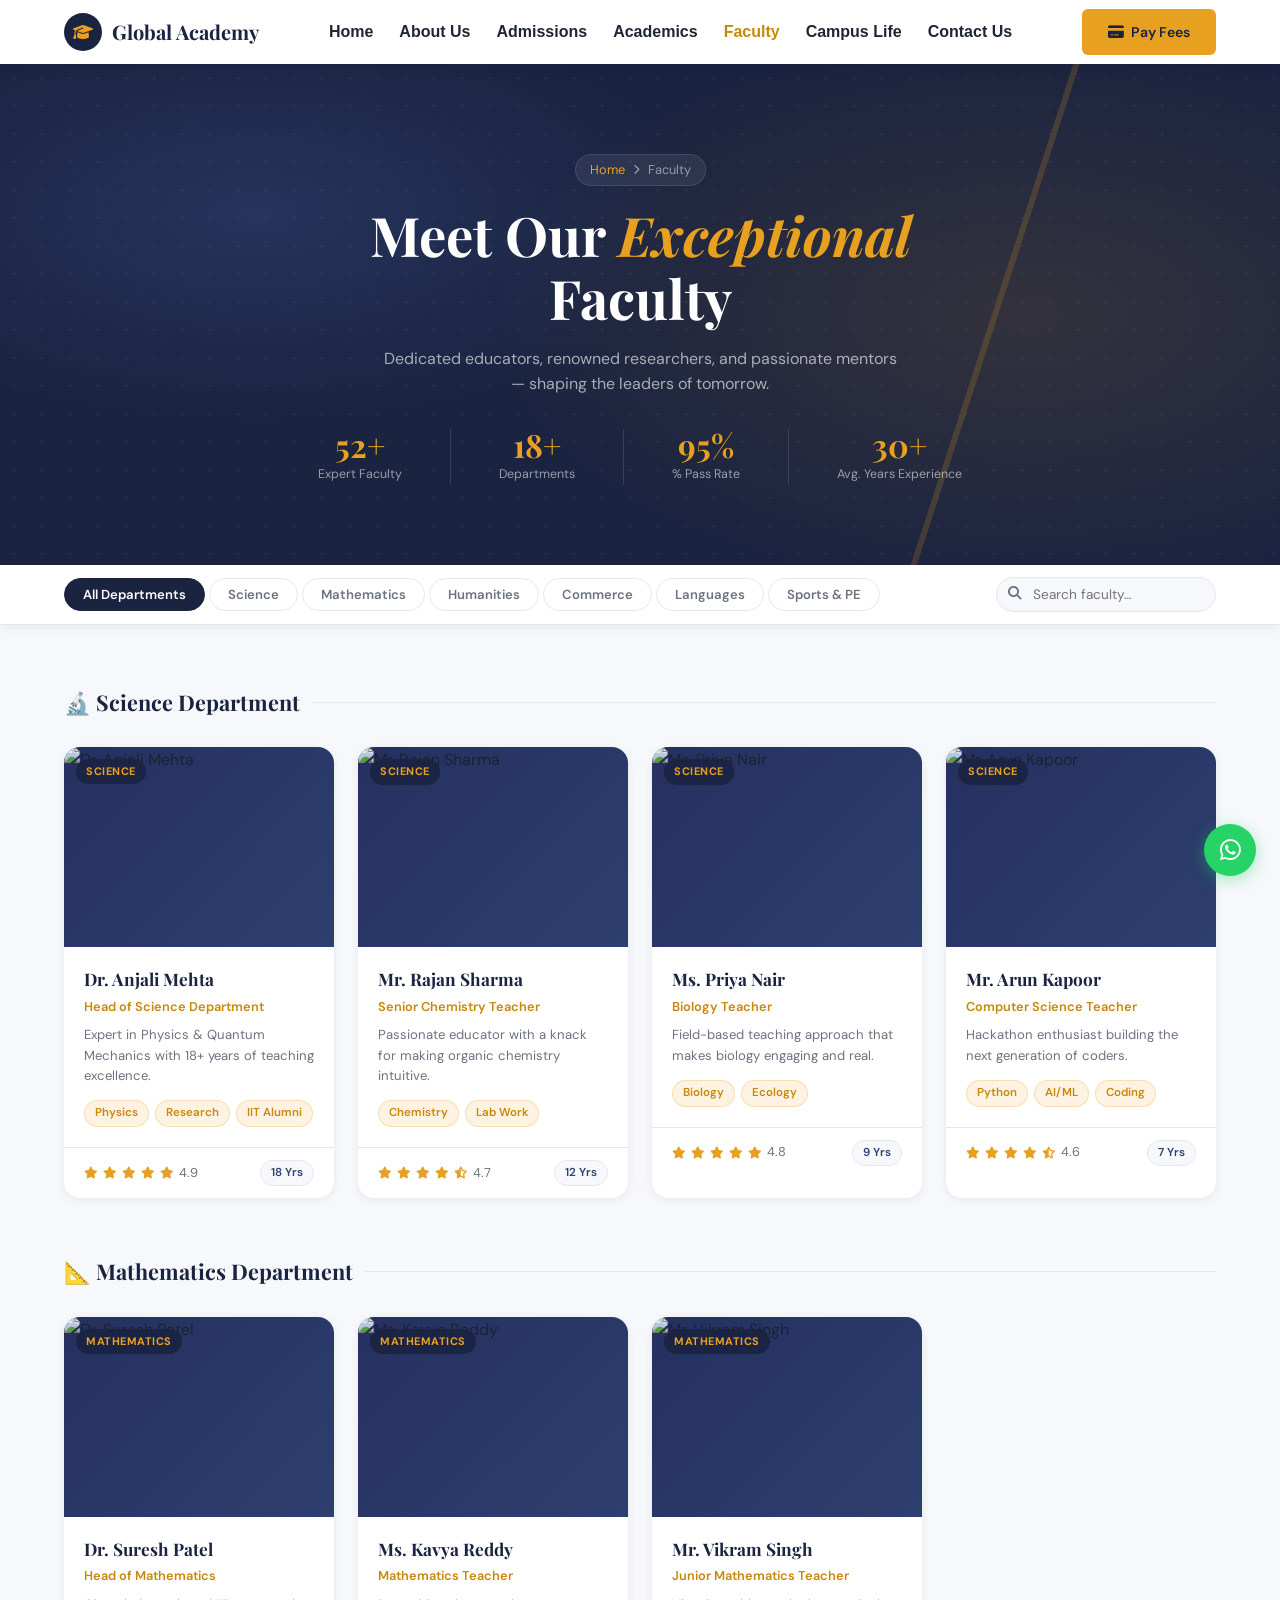
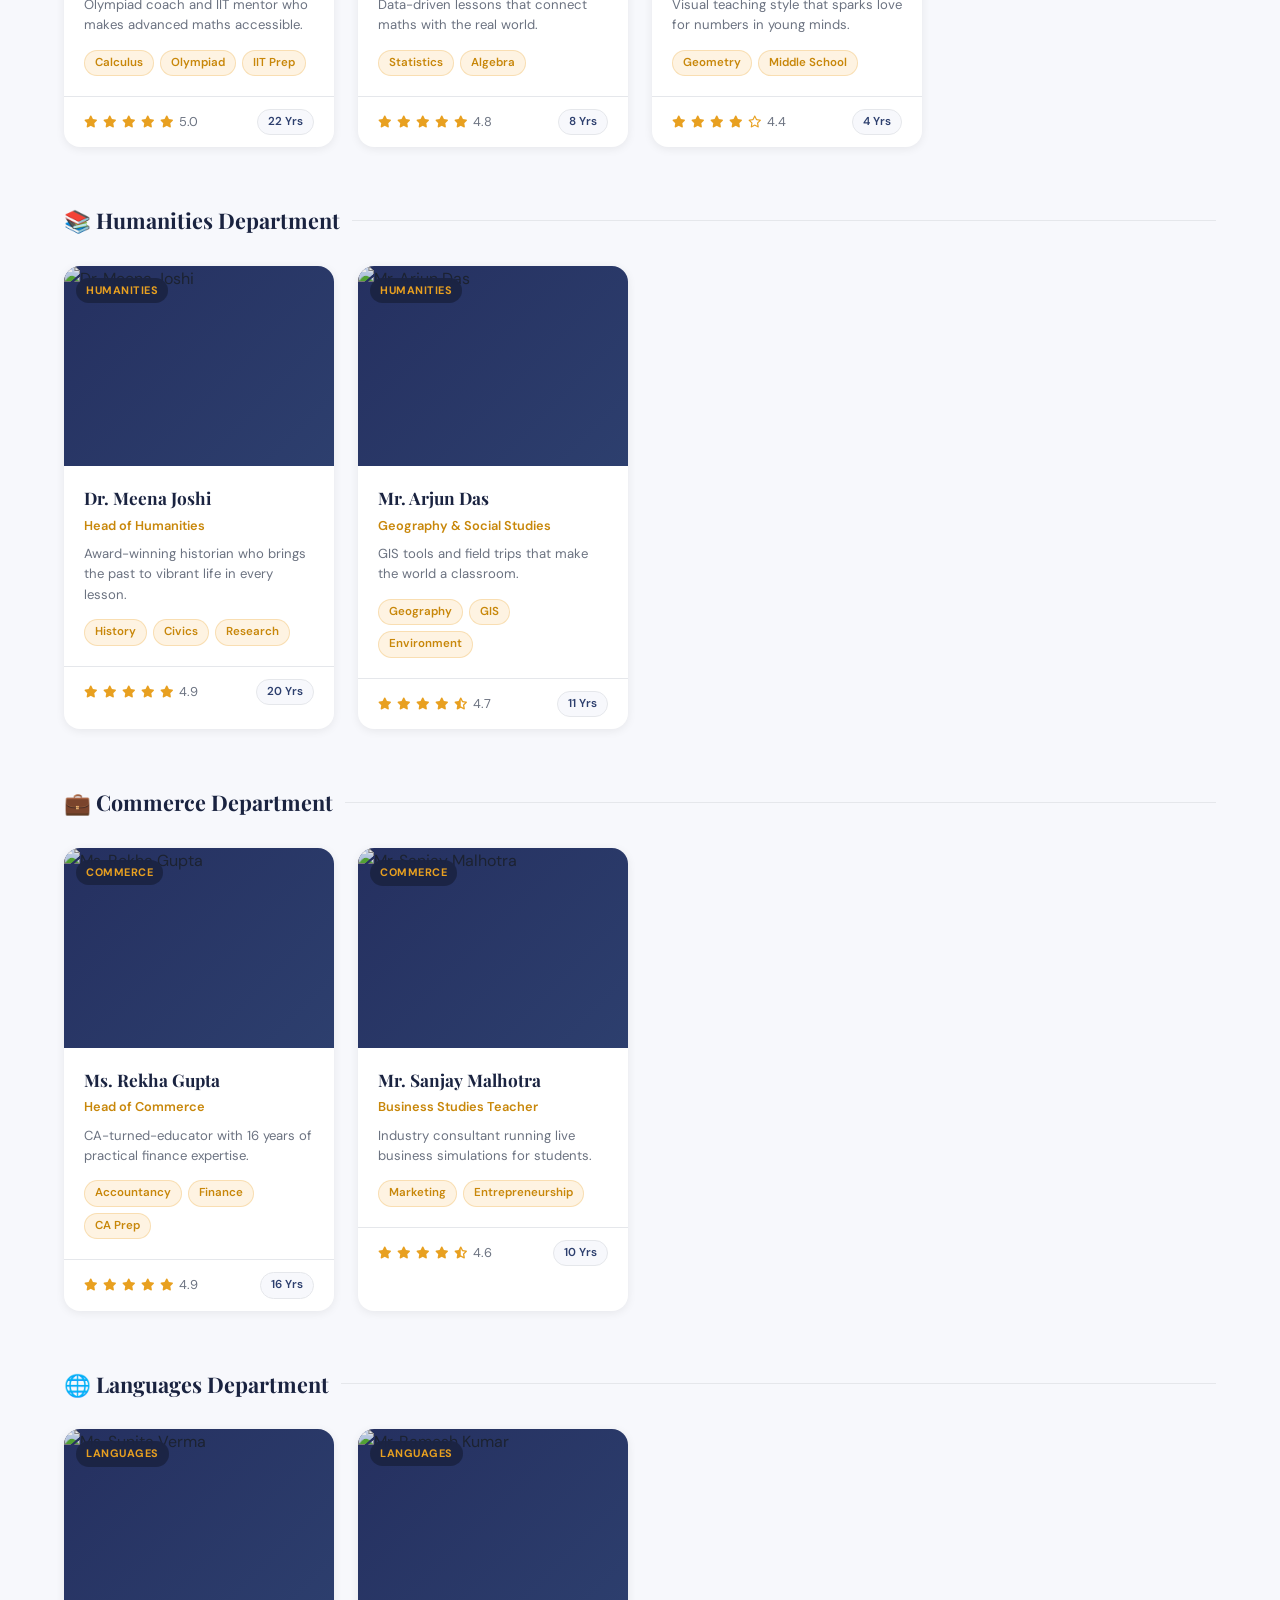
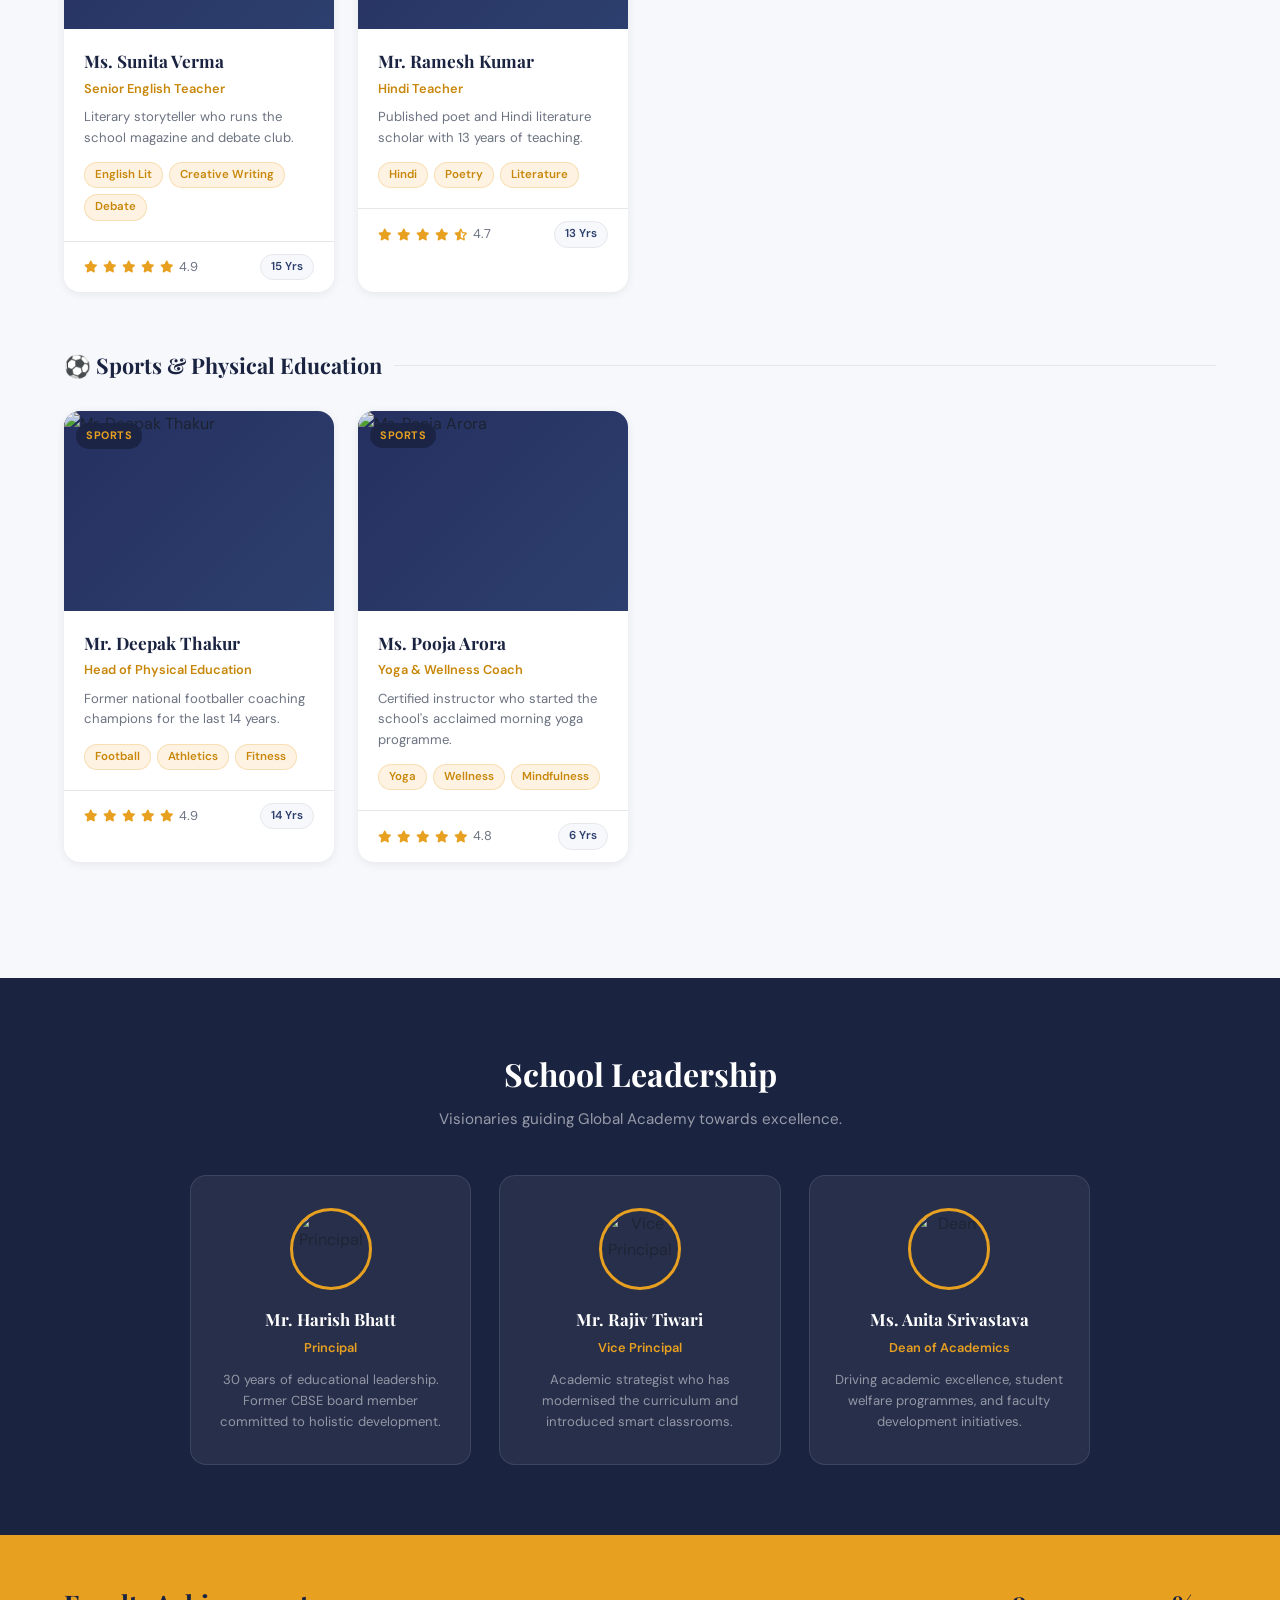
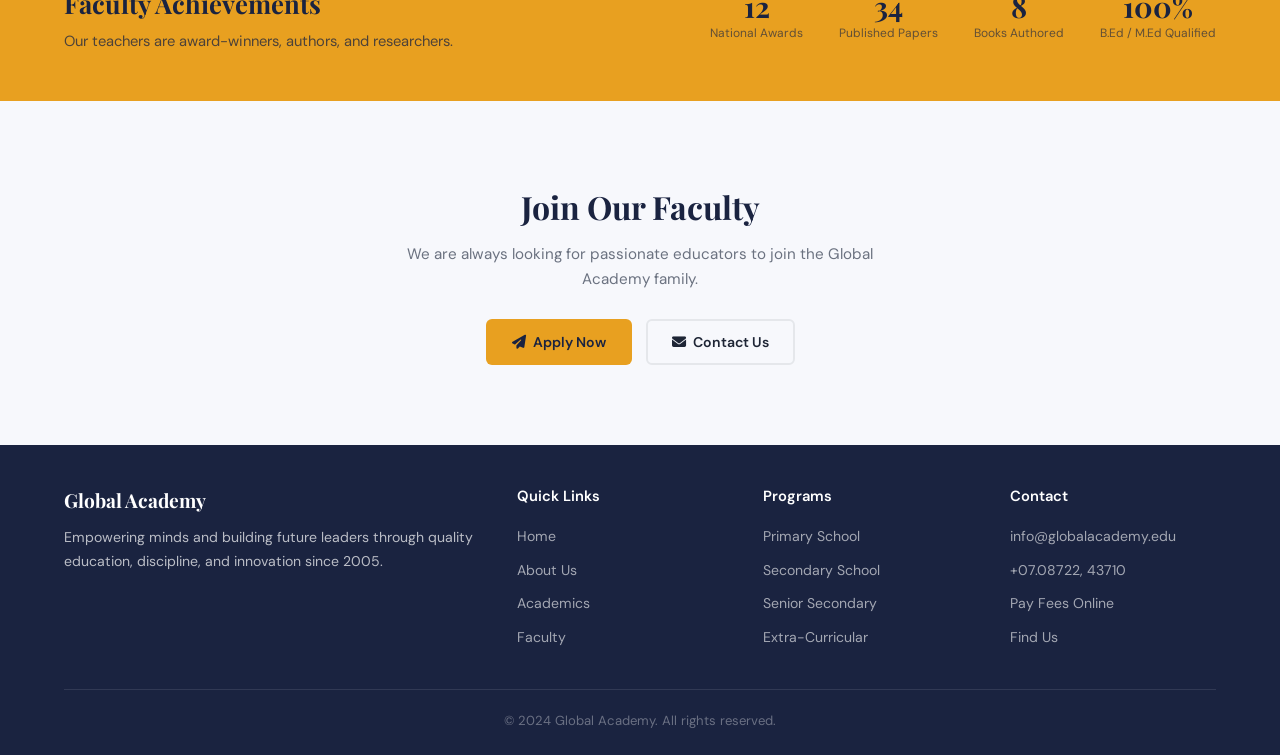
==== faculty.html @ bde95354 "Add files via upload School-Website-Demo" ====
<!DOCTYPE html>
<html lang="en">
<head>
  <meta charset="UTF-8"/>
  <meta name="viewport" content="width=device-width, initial-scale=1.0"/>
  <title>Faculty – Global Academy</title>
  <link href="https://fonts.googleapis.com/css2?family=Playfair+Display:ital,wght@0,600;0,700;1,600&family=DM+Sans:wght@400;500;600&display=swap" rel="stylesheet"/>
  <link rel="stylesheet" href="https://cdnjs.cloudflare.com/ajax/libs/font-awesome/6.5.0/css/all.min.css"/>

<!-- ============================================================
     CSS SECTION
     ============================================================ -->
<style>
  /* ---- Design Tokens ---- */
  :root {
    --navy:       #1a2340;
    --navy-mid:   #253060;
    --navy-light: #2d3f6e;
    --gold:       #e8a020;
    --gold-dark:  #c8870a;
    --gold-pale:  #fef3e2;
    --white:      #ffffff;
    --off-white:  #f7f8fc;
    --border:     #e5e7eb;
    --text:       #1e2535;
    --muted:      #6b7280;
    --radius:     12px;
    --shadow-sm:  0 2px 10px rgba(0,0,0,0.07);
    --shadow-md:  0 8px 32px rgba(0,0,0,0.12);
    --shadow-lg:  0 16px 48px rgba(0,0,0,0.16);
  }

  /* ---- Reset ---- */
  *, *::before, *::after { box-sizing: border-box; margin: 0; padding: 0; }
  html { scroll-behavior: smooth; }
  body { font-family: 'DM Sans', sans-serif; color: var(--text); background: var(--white); line-height: 1.6; overflow-x: hidden; }
  img { max-width: 100%; display: block; }
  a { text-decoration: none; color: inherit; }
  ul { list-style: none; }

  /* ---- Utility ---- */
  .btn {
    display: inline-flex; align-items: center; gap: 7px;
    padding: 10px 24px; border-radius: 6px;
    font-weight: 600; font-size: 0.88rem; cursor: pointer;
    transition: all 0.25s; border: 2px solid transparent;
  }
  .btn-gold  { background: var(--gold); color: var(--navy); }
  .btn-gold:hover { background: var(--gold-dark); transform: translateY(-1px); }
  .btn-outline { background: transparent; border-color: var(--white); color: var(--white); }
  .btn-outline:hover { background: rgba(255,255,255,.15); }
  .btn-navy  { background: var(--navy); color: var(--white); }
  .btn-navy:hover { background: var(--navy-light); }
  .btn-ghost { background: transparent; border-color: var(--border); color: var(--text); }
  .btn-ghost:hover { border-color: var(--gold); color: var(--gold-dark); }

  /* ============================================================
     NAVBAR
     ============================================================ */
  .navbar {
    position: sticky; top: 0; z-index: 1000;
    background: var(--white);
    box-shadow: 0 2px 16px rgba(0,0,0,0.08);
    padding: 0 5%;
    display: flex; align-items: center; justify-content: space-between;
    height: 64px;
  }
  .navbar-brand {
    display: flex; align-items: center; gap: 10px;
    font-family: 'Playfair Display', serif;
    font-size: 1.25rem; font-weight: 700; color: var(--navy);
  }
  .logo-icon {
    width: 38px; height: 38px;
    background: var(--navy); border-radius: 50%;
    display: flex; align-items: center; justify-content: center;
    color: var(--gold); font-size: 1rem;
  }
  .navbar-links { display: flex; gap: 26px; align-items: center; }
  .navbar-links a { font-size: 1rem; font-weight: 700; color: var(--text); transition: color 0.2s; font-family: sans-serif; }
  .navbar-links a:hover, .navbar-links a.active { color: var(--gold-dark); }
  .hamburger { display: none; flex-direction: column; gap: 5px; cursor: pointer; background: none; border: none; }
  .hamburger span { width: 24px; height: 2px; background: var(--navy); border-radius: 2px; transition: 0.3s; }
  .mobile-menu {
    display: none; flex-direction: column;
    background: var(--white); box-shadow: 0 8px 20px rgba(0,0,0,.1);
    padding: 16px 5%; gap: 14px;
    position: absolute; top: 64px; left: 0; right: 0; z-index: 999;
  }
  .mobile-menu.open { display: flex; }
  .mobile-menu a { font-weight: 500; color: var(--text); font-size: 1rem; }

  /* ============================================================
     HERO BANNER
     ============================================================ */
  .faculty-hero {
    position: relative;
    background: var(--navy);
    padding: 90px 5% 80px;
    overflow: hidden;
    text-align: center;
  }
  /* geometric decoration */
  .faculty-hero::before {
    content: '';
    position: absolute; inset: 0;
    background:
      radial-gradient(ellipse 60% 80% at 80% 50%, rgba(232,160,32,0.12) 0%, transparent 70%),
      radial-gradient(ellipse 50% 60% at 20% 30%, rgba(45,63,110,0.6) 0%, transparent 70%);
    pointer-events: none;
  }
  .hero-dots {
    position: absolute; top: 0; left: 0; right: 0; bottom: 0;
    background-image: radial-gradient(rgba(255,255,255,.06) 1px, transparent 1px);
    background-size: 28px 28px;
    pointer-events: none;
  }
  /* diagonal gold stripe */
  .faculty-hero::after {
    content: '';
    position: absolute;
    width: 6px; height: 200%;
    background: var(--gold);
    opacity: 0.18;
    top: -50%; right: 22%;
    transform: rotate(18deg);
    pointer-events: none;
  }
  .hero-breadcrumb {
    position: relative; z-index: 2;
    display: inline-flex; align-items: center; gap: 8px;
    font-size: 0.8rem; color: rgba(255,255,255,0.5);
    margin-bottom: 18px;
    background: rgba(255,255,255,0.07);
    padding: 5px 14px; border-radius: 99px;
    border: 1px solid rgba(255,255,255,0.1);
  }
  .hero-breadcrumb a { color: var(--gold); }
  .hero-breadcrumb i { font-size: 0.65rem; }
  .faculty-hero h1 {
    position: relative; z-index: 2;
    font-family: 'Playfair Display', serif;
    font-size: clamp(2.2rem, 5vw, 3.4rem);
    color: var(--white);
    line-height: 1.15;
    margin-bottom: 16px;
    animation: heroUp 0.7s both;
  }
  .faculty-hero h1 span { color: var(--gold); font-style: italic; }
  .faculty-hero p {
    position: relative; z-index: 2;
    color: rgba(255,255,255,0.62);
    font-size: 1rem; max-width: 520px;
    margin: 0 auto 32px;
    animation: heroUp 0.85s both;
  }
  .hero-stats-row {
    position: relative; z-index: 2;
    display: flex; justify-content: center; gap: 48px; flex-wrap: wrap;
    animation: heroUp 1s both;
  }
  .h-stat { text-align: center; }
  .h-stat .val {
    font-family: 'Playfair Display', serif;
    font-size: 2rem; font-weight: 700;
    color: var(--gold); line-height: 1;
  }
  .h-stat .lbl { font-size: 0.78rem; color: rgba(255,255,255,0.55); margin-top: 4px; }
  /* divider between stats */
  .h-stat + .h-stat { border-left: 1px solid rgba(255,255,255,0.12); padding-left: 48px; }

  @keyframes heroUp {
    from { opacity: 0; transform: translateY(22px); }
    to   { opacity: 1; transform: translateY(0); }
  }

  /* ============================================================
     FILTER BAR
     ============================================================ */
  .filter-bar {
    background: var(--white);
    border-bottom: 1px solid var(--border);
    padding: 0 5%;
    display: flex; align-items: center; justify-content: space-between;
    gap: 16px; flex-wrap: wrap;
    position: sticky; top: 64px; z-index: 900;
    box-shadow: var(--shadow-sm);
    min-height: 60px;
  }
  .filter-tabs {
    display: flex; gap: 4px; flex-wrap: wrap;
    padding: 10px 0;
  }
  .filter-tab {
    padding: 7px 18px;
    border-radius: 99px;
    font-size: 0.82rem; font-weight: 600;
    cursor: pointer;
    border: 1.5px solid var(--border);
    background: transparent; color: var(--muted);
    transition: all 0.22s;
    font-family: 'DM Sans', sans-serif;
  }
  .filter-tab:hover { border-color: var(--gold); color: var(--gold-dark); }
  .filter-tab.active {
    background: var(--navy); border-color: var(--navy);
    color: var(--white);
  }
  .search-wrap {
    position: relative;
    display: flex; align-items: center;
  }
  .search-wrap i {
    position: absolute; left: 12px;
    color: var(--muted); font-size: 0.85rem;
    pointer-events: none;
  }
  .search-input {
    padding: 8px 14px 8px 36px;
    border: 1.5px solid var(--border);
    border-radius: 99px;
    font-size: 0.85rem;
    font-family: 'DM Sans', sans-serif;
    outline: none;
    width: 220px;
    transition: border-color 0.2s, box-shadow 0.2s;
    background: var(--off-white);
  }
  .search-input:focus { border-color: var(--gold); box-shadow: 0 0 0 3px rgba(232,160,32,0.12); }

  /* ============================================================
     FACULTY GRID
     ============================================================ */
  .faculty-section {
    padding: 60px 5%;
    background: var(--off-white);
    min-height: 60vh;
  }
  .dept-label {
    display: flex; align-items: center; gap: 12px;
    margin-bottom: 28px;
  }
  .dept-label span {
    font-family: 'Playfair Display', serif;
    font-size: 1.35rem; color: var(--navy); font-weight: 700;
  }
  .dept-label::after {
    content: ''; flex: 1;
    height: 1px; background: var(--border);
  }
  .faculty-grid {
    display: grid;
    grid-template-columns: repeat(auto-fill, minmax(240px, 1fr));
    gap: 24px;
    margin-bottom: 56px;
  }

  /* ---- Faculty Card ---- */
  .f-card {
    background: var(--white);
    border-radius: 16px;
    overflow: hidden;
    box-shadow: var(--shadow-sm);
    transition: transform 0.3s, box-shadow 0.3s;
    position: relative;
    cursor: pointer;
    opacity: 0;
    transform: translateY(24px);
    animation: none;
  }
  .f-card.visible {
    opacity: 1; transform: translateY(0);
    transition: opacity 0.5s ease, transform 0.5s ease, box-shadow 0.3s;
  }
  .f-card:hover { transform: translateY(-6px) !important; box-shadow: var(--shadow-lg); }

  /* top gold accent bar */
  .f-card::before {
    content: ''; position: absolute; top: 0; left: 0; right: 0;
    height: 4px; background: var(--gold);
    transform: scaleX(0); transform-origin: left;
    transition: transform 0.3s;
  }
  .f-card:hover::before { transform: scaleX(1); }

  .f-card-img {
    position: relative;
    height: 200px;
    overflow: hidden;
    background: linear-gradient(135deg, var(--navy-mid), var(--navy-light));
  }
  .f-card-img img {
    width: 100%; height: 100%; object-fit: cover;
    transition: transform 0.5s;
    filter: brightness(0.92);
  }
  .f-card:hover .f-card-img img { transform: scale(1.06); filter: brightness(1); }
  .f-card-dept-badge {
    position: absolute; top: 12px; left: 12px;
    background: rgba(26,35,64,0.85);
    color: var(--gold);
    font-size: 0.68rem; font-weight: 700; letter-spacing: 0.5px;
    padding: 4px 10px; border-radius: 99px;
    backdrop-filter: blur(4px);
    text-transform: uppercase;
  }
  .f-card-overlay {
    position: absolute; inset: 0;
    background: linear-gradient(to top, rgba(26,35,64,0.85) 0%, transparent 55%);
    opacity: 0; transition: opacity 0.3s;
    display: flex; align-items: flex-end; padding: 16px;
    gap: 10px;
  }
  .f-card:hover .f-card-overlay { opacity: 1; }
  .overlay-links a {
    display: inline-flex; align-items: center; justify-content: center;
    width: 34px; height: 34px;
    background: rgba(255,255,255,0.15);
    border-radius: 50%;
    color: var(--white); font-size: 0.88rem;
    backdrop-filter: blur(4px);
    transition: background 0.2s;
    border: 1px solid rgba(255,255,255,0.2);
  }
  .overlay-links a:hover { background: var(--gold); color: var(--navy); }
  .overlay-links { display: flex; gap: 8px; }

  .f-card-body { padding: 18px 20px 20px; }
  .f-card-body h3 {
    font-family: 'Playfair Display', serif;
    font-size: 1.08rem; color: var(--navy);
    margin-bottom: 4px;
  }
  .f-card-role {
    font-size: 0.8rem; color: var(--gold-dark);
    font-weight: 600; margin-bottom: 8px;
  }
  .f-card-body p {
    font-size: 0.82rem; color: var(--muted);
    line-height: 1.55; margin-bottom: 14px;
  }
  .f-card-tags { display: flex; flex-wrap: wrap; gap: 6px; }
  .tag {
    font-size: 0.72rem; font-weight: 600;
    padding: 3px 10px; border-radius: 99px;
    background: var(--gold-pale); color: var(--gold-dark);
    border: 1px solid rgba(232,160,32,0.25);
  }
  .f-card-footer {
    border-top: 1px solid var(--border);
    padding: 12px 20px;
    display: flex; justify-content: space-between; align-items: center;
  }
  .rating { display: flex; align-items: center; gap: 5px; font-size: 0.8rem; color: var(--muted); }
  .rating i { color: var(--gold); font-size: 0.75rem; }
  .exp-badge {
    font-size: 0.72rem; font-weight: 600;
    color: var(--navy-light); background: var(--off-white);
    padding: 3px 10px; border-radius: 99px;
    border: 1px solid var(--border);
  }

  /* no results */
  .no-results {
    text-align: center; padding: 60px 20px;
    display: none; grid-column: 1/-1;
  }
  .no-results i { font-size: 3rem; color: var(--border); margin-bottom: 16px; }
  .no-results p { color: var(--muted); font-size: 0.95rem; }

  /* ============================================================
     LEADERSHIP STRIP
     ============================================================ */
  .leadership {
    padding: 70px 5%;
    background: var(--navy);
    text-align: center;
  }
  .leadership h2 {
    font-family: 'Playfair Display', serif;
    font-size: 2rem; color: var(--white); margin-bottom: 8px;
  }
  .leadership > p { color: rgba(255,255,255,.55); font-size: 0.95rem; margin-bottom: 44px; }
  .lead-grid {
    display: grid;
    grid-template-columns: repeat(auto-fit, minmax(220px, 1fr));
    gap: 28px;
    max-width: 900px; margin: 0 auto;
  }
  .lead-card {
    background: rgba(255,255,255,.06);
    border: 1px solid rgba(255,255,255,.1);
    border-radius: 16px;
    padding: 32px 20px;
    transition: background 0.3s, transform 0.3s;
    opacity: 0; transform: translateY(20px);
  }
  .lead-card.visible { opacity: 1; transform: translateY(0); transition: opacity 0.6s, transform 0.6s, background 0.3s; }
  .lead-card:hover { background: rgba(255,255,255,.1); transform: translateY(-4px) !important; }
  .lead-avatar {
    width: 82px; height: 82px;
    border-radius: 50%;
    object-fit: cover;
    border: 3px solid var(--gold);
    margin: 0 auto 16px;
  }
  .lead-card h3 { font-family: 'Playfair Display', serif; font-size: 1.05rem; color: var(--white); margin-bottom: 5px; }
  .lead-card .role { font-size: 0.8rem; color: var(--gold); font-weight: 600; margin-bottom: 10px; }
  .lead-card p { font-size: 0.82rem; color: rgba(255,255,255,.5); line-height: 1.6; }

  /* ============================================================
     ACHIEVEMENTS BANNER
     ============================================================ */
  .achievements {
    background: var(--gold);
    padding: 48px 5%;
    display: flex; align-items: center; justify-content: space-between;
    gap: 24px; flex-wrap: wrap;
  }
  .ach-text h2 {
    font-family: 'Playfair Display', serif;
    font-size: 1.6rem; color: var(--navy); margin-bottom: 6px;
  }
  .ach-text p { font-size: 0.92rem; color: var(--navy); opacity: 0.75; }
  .ach-stats { display: flex; gap: 36px; flex-wrap: wrap; }
  .ach-stat { text-align: center; }
  .ach-stat .val {
    font-family: 'Playfair Display', serif;
    font-size: 1.8rem; font-weight: 700; color: var(--navy); line-height: 1;
  }
  .ach-stat .lbl { font-size: 0.75rem; color: rgba(26,35,64,0.65); margin-top: 3px; }

  /* ============================================================
     JOIN CTA
     ============================================================ */
  .join-cta {
    padding: 80px 5%;
    background: var(--off-white);
    text-align: center;
  }
  .join-cta h2 {
    font-family: 'Playfair Display', serif;
    font-size: 2rem; color: var(--navy); margin-bottom: 10px;
  }
  .join-cta p { color: var(--muted); max-width: 480px; margin: 0 auto 28px; font-size: 0.95rem; }
  .join-cta .cta-btns { display: flex; gap: 14px; justify-content: center; flex-wrap: wrap; }

  /* ============================================================
     FOOTER
     ============================================================ */
  footer {
    background: var(--navy); color: rgba(255,255,255,.7);
    padding: 40px 5% 24px;
  }
  .footer-top {
    display: grid; grid-template-columns: 2fr 1fr 1fr 1fr;
    gap: 40px; margin-bottom: 32px;
  }
  .footer-brand h3 { font-family:'Playfair Display',serif; font-size:1.2rem; color:var(--white); margin-bottom:10px; }
  .footer-brand p { font-size:0.88rem; line-height:1.7; }
  .footer-col h4 { color:var(--white); font-weight:600; margin-bottom:14px; font-size:0.92rem; }
  .footer-col ul li { margin-bottom:8px; }
  .footer-col ul li a { font-size:0.88rem; color:rgba(255,255,255,.6); transition:color 0.2s; }
  .footer-col ul li a:hover { color:var(--gold); }
  .footer-bottom {
    border-top:1px solid rgba(255,255,255,.1);
    padding-top:20px; text-align:center;
    font-size:0.82rem; color:rgba(255,255,255,.35);
  }

  /* WhatsApp FAB */
  .whatsapp-fab {
    position:fixed; bottom:24px; right:24px; z-index:999;
    width:52px; height:52px; background:#25d366; border-radius:50%;
    display:flex; align-items:center; justify-content:center;
    color:white; font-size:1.5rem;
    box-shadow:0 4px 16px rgba(37,211,102,.4);
    transition:transform 0.25s; cursor:pointer;
  }
  .whatsapp-fab:hover { transform:scale(1.1); }

  /* ============================================================
     MODAL
     ============================================================ */
  .modal-overlay {
    position:fixed; inset:0; z-index:2000;
    background:rgba(10,14,28,0.72);
    display:flex; align-items:center; justify-content:center;
    padding:20px;
    opacity:0; pointer-events:none;
    transition:opacity 0.3s;
    backdrop-filter:blur(4px);
  }
  .modal-overlay.open { opacity:1; pointer-events:all; }
  .modal {
    background:var(--white); border-radius:20px;
    max-width:640px; width:100%;
    overflow:hidden;
    transform:scale(0.93) translateY(16px);
    transition:transform 0.3s;
    box-shadow:0 24px 80px rgba(0,0,0,0.28);
  }
  .modal-overlay.open .modal { transform:scale(1) translateY(0); }
  .modal-header {
    position:relative; height:220px; overflow:hidden;
    background: linear-gradient(135deg,var(--navy-mid),var(--navy));
  }
  .modal-header img { width:100%; height:100%; object-fit:cover; opacity:0.55; }
  .modal-header-overlay {
    position:absolute; inset:0;
    display:flex; align-items:flex-end; padding:24px;
    background:linear-gradient(to top,rgba(26,35,64,.9) 0%,transparent 60%);
  }
  .modal-header-info { flex:1; }
  .modal-header-info h2 { font-family:'Playfair Display',serif; color:var(--white); font-size:1.5rem; }
  .modal-header-info .role { color:var(--gold); font-size:0.85rem; font-weight:600; margin-top:2px; }
  .modal-close {
    position:absolute; top:16px; right:16px;
    width:36px; height:36px; border-radius:50%;
    background:rgba(255,255,255,.18); border:none;
    color:var(--white); font-size:1rem;
    cursor:pointer; display:flex; align-items:center; justify-content:center;
    transition:background 0.2s; backdrop-filter:blur(4px);
  }
  .modal-close:hover { background:rgba(255,255,255,.32); }
  .modal-body { padding:28px 32px 32px; }
  .modal-bio { font-size:0.9rem; color:var(--muted); line-height:1.7; margin-bottom:20px; }
  .modal-meta {
    display:grid; grid-template-columns:1fr 1fr;
    gap:14px; margin-bottom:20px;
  }
  .meta-item { display:flex; align-items:flex-start; gap:10px; }
  .meta-icon {
    width:34px; height:34px; border-radius:8px;
    background:var(--gold-pale); color:var(--gold-dark);
    display:flex; align-items:center; justify-content:center;
    font-size:0.85rem; flex-shrink:0;
  }
  .meta-item .key { font-size:0.72rem; color:var(--muted); }
  .meta-item .val2 { font-size:0.88rem; font-weight:600; color:var(--navy); }
  .modal-subjects h4 { font-size:0.88rem; font-weight:700; color:var(--navy); margin-bottom:10px; }
  .modal-tags { display:flex; flex-wrap:wrap; gap:8px; }
  .modal-footer { padding:16px 32px 28px; display:flex; gap:10px; }

  /* ============================================================
     RESPONSIVE
     ============================================================ */
  @media (max-width:900px) {
    .navbar-links,.navbar-actions .btn-gold{display:none}
    .hamburger{display:flex}
    .filter-bar{top:64px}
    .footer-top{grid-template-columns:1fr 1fr;gap:24px}
    .achievements{flex-direction:column;text-align:center}
    .ach-stats{justify-content:center}
  }
  @media (max-width:600px) {
    .hero-stats-row .h-stat+.h-stat{border-left:none;padding-left:0;border-top:1px solid rgba(255,255,255,.12);padding-top:16px}
    .hero-stats-row{flex-direction:column;gap:16px}
    .modal-meta{grid-template-columns:1fr}
    .footer-top{grid-template-columns:1fr}
    .lead-grid{grid-template-columns:1fr 1fr}
    .modal-footer{flex-direction:column}
  }
</style>
</head>
<body>

<!-- ============================================================
     HTML SECTION
     ============================================================ -->

<!-- NAVBAR -->
<nav class="navbar">
  <a href="index.html" class="navbar-brand">
    <div class="logo-icon"><i class="fas fa-graduation-cap"></i></div>
    Global Academy
  </a>
  <ul class="navbar-links">
    <li><a href="index.html">Home</a></li>
    <li><a href="index.html#about">About Us</a></li>
    <li><a href="admission">Admissions</a></li>
    <li><a href="index.html#programs">Academics</a></li>
    <li><a href="faculty.html" class="active">Faculty</a></li>
    <li><a href="campus-life.html">Campus Life</a></li>
    <li><a href="index.html#contact">Contact Us</a></li>
  </ul>
  <div class="navbar-actions">
    <a href="#" class="btn btn-gold"><i class="fas fa-credit-card"></i> Pay Fees</a>
    <button class="hamburger" id="hamburger"><span></span><span></span><span></span></button>
  </div>
</nav>
<div class="mobile-menu" id="mobileMenu">
  <a href="index.html">Home</a>
  <a href="index.html#about">About Us</a>
  <a href="index.html#programs">Academics</a>
  <a href="faculty.html">Faculty</a>
  <a href="index.html#contact">Contact</a>
  <a href="#" class="btn btn-gold" style="text-align:center">Pay Fees</a>
</div>

<!-- HERO -->
<section class="faculty-hero">
  <div class="hero-dots"></div>
  <div class="hero-breadcrumb">
    <a href="global-academy.html">Home</a>
    <i class="fas fa-chevron-right"></i>
    <span>Faculty</span>
  </div>
  <h1>Meet Our <span>Exceptional</span><br>Faculty</h1>
  <p>Dedicated educators, renowned researchers, and passionate mentors — shaping the leaders of tomorrow.</p>
  <div class="hero-stats-row">
    <div class="h-stat"><div class="val" data-target="52">0</div><div class="lbl">Expert Faculty</div></div>
    <div class="h-stat"><div class="val" data-target="18">0</div><div class="lbl">Departments</div></div>
    <div class="h-stat"><div class="val" data-target="95">0</div><div class="lbl">% Pass Rate</div></div>
    <div class="h-stat"><div class="val" data-target="30">0</div><div class="lbl">Avg. Years Experience</div></div>
  </div>
</section>

<!-- FILTER BAR -->
<div class="filter-bar">
  <div class="filter-tabs" id="filterTabs">
    <button class="filter-tab active" data-dept="all">All Departments</button>
    <button class="filter-tab" data-dept="science">Science</button>
    <button class="filter-tab" data-dept="mathematics">Mathematics</button>
    <button class="filter-tab" data-dept="humanities">Humanities</button>
    <button class="filter-tab" data-dept="commerce">Commerce</button>
    <button class="filter-tab" data-dept="languages">Languages</button>
    <button class="filter-tab" data-dept="sports">Sports &amp; PE</button>
  </div>
  <div class="search-wrap">
    <i class="fas fa-search"></i>
    <input class="search-input" id="searchInput" type="text" placeholder="Search faculty…"/>
  </div>
</div>

<!-- FACULTY GRID -->
<section class="faculty-section">
  <div id="facultyContainer">
    <!-- Science -->
    <div class="dept-group" data-dept="science">
      <div class="dept-label"><span>🔬 Science Department</span></div>
      <div class="faculty-grid">

        <div class="f-card" data-dept="science" data-name="Dr. Anjali Mehta"
          data-role="Head of Science" data-exp="18 Years"
          data-qual="PhD Physics, IIT Delhi" data-email="anjali@globalacademy.edu"
          data-img="https://images.unsplash.com/photo-1573496359142-b8d87734a5a2?w=400&q=80"
          data-bio="Dr. Anjali Mehta leads the Science Department with distinction. Her research on quantum optics has been published in international journals. She believes in hands-on learning and has equipped our labs with state-of-the-art equipment.">
          <div class="f-card-img">
            <img src="https://images.unsplash.com/photo-1573496359142-b8d87734a5a2?w=400&q=80" alt="Dr. Anjali Mehta"/>
            <div class="f-card-dept-badge">Science</div>
            <div class="f-card-overlay"><div class="overlay-links"><a href="#"><i class="fas fa-envelope"></i></a><a href="#"><i class="fab fa-linkedin"></i></a><a href="#"><i class="fas fa-user"></i></a></div></div>
          </div>
          <div class="f-card-body">
            <h3>Dr. Anjali Mehta</h3>
            <div class="f-card-role">Head of Science Department</div>
            <p>Expert in Physics &amp; Quantum Mechanics with 18+ years of teaching excellence.</p>
            <div class="f-card-tags"><span class="tag">Physics</span><span class="tag">Research</span><span class="tag">IIT Alumni</span></div>
          </div>
          <div class="f-card-footer">
            <div class="rating"><i class="fas fa-star"></i><i class="fas fa-star"></i><i class="fas fa-star"></i><i class="fas fa-star"></i><i class="fas fa-star"></i> 4.9</div>
            <div class="exp-badge">18 Yrs</div>
          </div>
        </div>

        <div class="f-card" data-dept="science" data-name="Mr. Rajan Sharma"
          data-role="Senior Chemistry Teacher" data-exp="12 Years"
          data-qual="M.Sc Chemistry, DU" data-email="rajan@globalacademy.edu"
          data-img="https://images.unsplash.com/photo-1607990281513-2c110a25bd8c?w=400&q=80"
          data-bio="Mr. Rajan Sharma's classroom is a laboratory of curiosity. His innovative teaching methods make complex chemistry concepts approachable and exciting for every student.">
          <div class="f-card-img">
            <img src="https://images.unsplash.com/photo-1607990281513-2c110a25bd8c?w=400&q=80" alt="Mr. Rajan Sharma"/>
            <div class="f-card-dept-badge">Science</div>
            <div class="f-card-overlay"><div class="overlay-links"><a href="#"><i class="fas fa-envelope"></i></a><a href="#"><i class="fab fa-linkedin"></i></a><a href="#"><i class="fas fa-user"></i></a></div></div>
          </div>
          <div class="f-card-body">
            <h3>Mr. Rajan Sharma</h3>
            <div class="f-card-role">Senior Chemistry Teacher</div>
            <p>Passionate educator with a knack for making organic chemistry intuitive.</p>
            <div class="f-card-tags"><span class="tag">Chemistry</span><span class="tag">Lab Work</span></div>
          </div>
          <div class="f-card-footer">
            <div class="rating"><i class="fas fa-star"></i><i class="fas fa-star"></i><i class="fas fa-star"></i><i class="fas fa-star"></i><i class="fas fa-star-half-alt"></i> 4.7</div>
            <div class="exp-badge">12 Yrs</div>
          </div>
        </div>

        <div class="f-card" data-dept="science" data-name="Ms. Priya Nair"
          data-role="Biology Teacher" data-exp="9 Years"
          data-qual="M.Sc Biology, BHU" data-email="priya@globalacademy.edu"
          data-img="https://images.unsplash.com/photo-1551836022-d5d88e9218df?w=400&q=80"
          data-bio="Ms. Priya Nair brings biology to life through field trips, dissections, and multimedia presentations. Her students consistently achieve top scores in board exams.">
          <div class="f-card-img">
            <img src="https://images.unsplash.com/photo-1551836022-d5d88e9218df?w=400&q=80" alt="Ms. Priya Nair"/>
            <div class="f-card-dept-badge">Science</div>
            <div class="f-card-overlay"><div class="overlay-links"><a href="#"><i class="fas fa-envelope"></i></a><a href="#"><i class="fab fa-linkedin"></i></a><a href="#"><i class="fas fa-user"></i></a></div></div>
          </div>
          <div class="f-card-body">
            <h3>Ms. Priya Nair</h3>
            <div class="f-card-role">Biology Teacher</div>
            <p>Field-based teaching approach that makes biology engaging and real.</p>
            <div class="f-card-tags"><span class="tag">Biology</span><span class="tag">Ecology</span></div>
          </div>
          <div class="f-card-footer">
            <div class="rating"><i class="fas fa-star"></i><i class="fas fa-star"></i><i class="fas fa-star"></i><i class="fas fa-star"></i><i class="fas fa-star"></i> 4.8</div>
            <div class="exp-badge">9 Yrs</div>
          </div>
        </div>

        <div class="f-card" data-dept="science" data-name="Mr. Arun Kapoor"
          data-role="Computer Science Teacher" data-exp="7 Years"
          data-qual="B.Tech CS, NIT" data-email="arun@globalacademy.edu"
          data-img="https://images.unsplash.com/photo-1506794778202-cad84cf45f1d?w=400&q=80"
          data-bio="Mr. Arun Kapoor teaches programming and AI fundamentals. He has developed the school's coding curriculum and runs after-school hackathons that have won national recognition.">
          <div class="f-card-img">
            <img src="https://images.unsplash.com/photo-1506794778202-cad84cf45f1d?w=400&q=80" alt="Mr. Arun Kapoor"/>
            <div class="f-card-dept-badge">Science</div>
            <div class="f-card-overlay"><div class="overlay-links"><a href="#"><i class="fas fa-envelope"></i></a><a href="#"><i class="fab fa-linkedin"></i></a><a href="#"><i class="fas fa-user"></i></a></div></div>
          </div>
          <div class="f-card-body">
            <h3>Mr. Arun Kapoor</h3>
            <div class="f-card-role">Computer Science Teacher</div>
            <p>Hackathon enthusiast building the next generation of coders.</p>
            <div class="f-card-tags"><span class="tag">Python</span><span class="tag">AI/ML</span><span class="tag">Coding</span></div>
          </div>
          <div class="f-card-footer">
            <div class="rating"><i class="fas fa-star"></i><i class="fas fa-star"></i><i class="fas fa-star"></i><i class="fas fa-star"></i><i class="fas fa-star-half-alt"></i> 4.6</div>
            <div class="exp-badge">7 Yrs</div>
          </div>
        </div>

      </div>
    </div>

    <!-- Mathematics -->
    <div class="dept-group" data-dept="mathematics">
      <div class="dept-label"><span>📐 Mathematics Department</span></div>
      <div class="faculty-grid">

        <div class="f-card" data-dept="mathematics" data-name="Dr. Suresh Patel"
          data-role="Head of Mathematics" data-exp="22 Years"
          data-qual="PhD Mathematics, IISc" data-email="suresh@globalacademy.edu"
          data-img="https://images.unsplash.com/photo-1560250097-0b93528c311a?w=400&q=80"
          data-bio="Dr. Suresh Patel has mentored over 200 students who went on to study at IITs and NITs. His problem-solving workshops and Olympiad coaching have put Global Academy on the national map.">
          <div class="f-card-img">
            <img src="https://images.unsplash.com/photo-1560250097-0b93528c311a?w=400&q=80" alt="Dr. Suresh Patel"/>
            <div class="f-card-dept-badge">Mathematics</div>
            <div class="f-card-overlay"><div class="overlay-links"><a href="#"><i class="fas fa-envelope"></i></a><a href="#"><i class="fab fa-linkedin"></i></a><a href="#"><i class="fas fa-user"></i></a></div></div>
          </div>
          <div class="f-card-body">
            <h3>Dr. Suresh Patel</h3>
            <div class="f-card-role">Head of Mathematics</div>
            <p>Olympiad coach and IIT mentor who makes advanced maths accessible.</p>
            <div class="f-card-tags"><span class="tag">Calculus</span><span class="tag">Olympiad</span><span class="tag">IIT Prep</span></div>
          </div>
          <div class="f-card-footer">
            <div class="rating"><i class="fas fa-star"></i><i class="fas fa-star"></i><i class="fas fa-star"></i><i class="fas fa-star"></i><i class="fas fa-star"></i> 5.0</div>
            <div class="exp-badge">22 Yrs</div>
          </div>
        </div>

        <div class="f-card" data-dept="mathematics" data-name="Ms. Kavya Reddy"
          data-role="Mathematics Teacher" data-exp="8 Years"
          data-qual="M.Sc Mathematics, TIFR" data-email="kavya@globalacademy.edu"
          data-img="https://images.unsplash.com/photo-1598550874175-4d0ef436c909?w=400&q=80"
          data-bio="Ms. Kavya Reddy specialises in Statistics and Probability. She integrates real-world data into lessons, making abstract concepts tangible for students at all levels.">
          <div class="f-card-img">
            <img src="https://images.unsplash.com/photo-1598550874175-4d0ef436c909?w=400&q=80" alt="Ms. Kavya Reddy"/>
            <div class="f-card-dept-badge">Mathematics</div>
            <div class="f-card-overlay"><div class="overlay-links"><a href="#"><i class="fas fa-envelope"></i></a><a href="#"><i class="fab fa-linkedin"></i></a><a href="#"><i class="fas fa-user"></i></a></div></div>
          </div>
          <div class="f-card-body">
            <h3>Ms. Kavya Reddy</h3>
            <div class="f-card-role">Mathematics Teacher</div>
            <p>Data-driven lessons that connect maths with the real world.</p>
            <div class="f-card-tags"><span class="tag">Statistics</span><span class="tag">Algebra</span></div>
          </div>
          <div class="f-card-footer">
            <div class="rating"><i class="fas fa-star"></i><i class="fas fa-star"></i><i class="fas fa-star"></i><i class="fas fa-star"></i><i class="fas fa-star"></i> 4.8</div>
            <div class="exp-badge">8 Yrs</div>
          </div>
        </div>

        <div class="f-card" data-dept="mathematics" data-name="Mr. Vikram Singh"
          data-role="Junior Mathematics Teacher" data-exp="4 Years"
          data-qual="M.Sc Mathematics, JNU" data-email="vikram@globalacademy.edu"
          data-img="https://images.unsplash.com/photo-1472099645785-5658abf4ff4e?w=400&q=80"
          data-bio="Mr. Vikram Singh brings energy and creativity to every class. His animated explanations and visual teaching style have drastically improved pass rates in Grades 6-8.">
          <div class="f-card-img">
            <img src="https://images.unsplash.com/photo-1472099645785-5658abf4ff4e?w=400&q=80" alt="Mr. Vikram Singh"/>
            <div class="f-card-dept-badge">Mathematics</div>
            <div class="f-card-overlay"><div class="overlay-links"><a href="#"><i class="fas fa-envelope"></i></a><a href="#"><i class="fab fa-linkedin"></i></a><a href="#"><i class="fas fa-user"></i></a></div></div>
          </div>
          <div class="f-card-body">
            <h3>Mr. Vikram Singh</h3>
            <div class="f-card-role">Junior Mathematics Teacher</div>
            <p>Visual teaching style that sparks love for numbers in young minds.</p>
            <div class="f-card-tags"><span class="tag">Geometry</span><span class="tag">Middle School</span></div>
          </div>
          <div class="f-card-footer">
            <div class="rating"><i class="fas fa-star"></i><i class="fas fa-star"></i><i class="fas fa-star"></i><i class="fas fa-star"></i><i class="far fa-star"></i> 4.4</div>
            <div class="exp-badge">4 Yrs</div>
          </div>
        </div>

      </div>
    </div>

    <!-- Humanities -->
    <div class="dept-group" data-dept="humanities">
      <div class="dept-label"><span>📚 Humanities Department</span></div>
      <div class="faculty-grid">

        <div class="f-card" data-dept="humanities" data-name="Dr. Meena Joshi"
          data-role="Head of Humanities" data-exp="20 Years"
          data-qual="PhD History, JNU" data-email="meena@globalacademy.edu"
          data-img="https://images.unsplash.com/photo-1580489944761-15a19d654956?w=400&q=80"
          data-bio="Dr. Meena Joshi has spent two decades turning history into living narrative. Her documentary series on local heritage won a national award, and her students regularly participate in national history competitions.">
          <div class="f-card-img">
            <img src="https://images.unsplash.com/photo-1580489944761-15a19d654956?w=400&q=80" alt="Dr. Meena Joshi"/>
            <div class="f-card-dept-badge">Humanities</div>
            <div class="f-card-overlay"><div class="overlay-links"><a href="#"><i class="fas fa-envelope"></i></a><a href="#"><i class="fab fa-linkedin"></i></a><a href="#"><i class="fas fa-user"></i></a></div></div>
          </div>
          <div class="f-card-body">
            <h3>Dr. Meena Joshi</h3>
            <div class="f-card-role">Head of Humanities</div>
            <p>Award-winning historian who brings the past to vibrant life in every lesson.</p>
            <div class="f-card-tags"><span class="tag">History</span><span class="tag">Civics</span><span class="tag">Research</span></div>
          </div>
          <div class="f-card-footer">
            <div class="rating"><i class="fas fa-star"></i><i class="fas fa-star"></i><i class="fas fa-star"></i><i class="fas fa-star"></i><i class="fas fa-star"></i> 4.9</div>
            <div class="exp-badge">20 Yrs</div>
          </div>
        </div>

        <div class="f-card" data-dept="humanities" data-name="Mr. Arjun Das"
          data-role="Geography & Social Studies" data-exp="11 Years"
          data-qual="M.A Geography, CU" data-email="arjun@globalacademy.edu"
          data-img="https://images.unsplash.com/photo-1519085360753-af0119f7cbe7?w=400&q=80"
          data-bio="Mr. Arjun Das uses GIS tools and interactive maps to make Geography a subject students genuinely love. He leads the school's annual eco-geography field trip.">
          <div class="f-card-img">
            <img src="https://images.unsplash.com/photo-1519085360753-af0119f7cbe7?w=400&q=80" alt="Mr. Arjun Das"/>
            <div class="f-card-dept-badge">Humanities</div>
            <div class="f-card-overlay"><div class="overlay-links"><a href="#"><i class="fas fa-envelope"></i></a><a href="#"><i class="fab fa-linkedin"></i></a><a href="#"><i class="fas fa-user"></i></a></div></div>
          </div>
          <div class="f-card-body">
            <h3>Mr. Arjun Das</h3>
            <div class="f-card-role">Geography &amp; Social Studies</div>
            <p>GIS tools and field trips that make the world a classroom.</p>
            <div class="f-card-tags"><span class="tag">Geography</span><span class="tag">GIS</span><span class="tag">Environment</span></div>
          </div>
          <div class="f-card-footer">
            <div class="rating"><i class="fas fa-star"></i><i class="fas fa-star"></i><i class="fas fa-star"></i><i class="fas fa-star"></i><i class="fas fa-star-half-alt"></i> 4.7</div>
            <div class="exp-badge">11 Yrs</div>
          </div>
        </div>

      </div>
    </div>

    <!-- Commerce -->
    <div class="dept-group" data-dept="commerce">
      <div class="dept-label"><span>💼 Commerce Department</span></div>
      <div class="faculty-grid">

        <div class="f-card" data-dept="commerce" data-name="Ms. Rekha Gupta"
          data-role="Head of Commerce" data-exp="16 Years"
          data-qual="CA, MBA Finance" data-email="rekha@globalacademy.edu"
          data-img="https://images.unsplash.com/photo-1614644147798-f8c0fc9da7f6?w=400&q=80"
          data-bio="Ms. Rekha Gupta is a Chartered Accountant who chose teaching over corporate life. Her practical, case-study driven approach has produced some of the school's highest board scorers.">
          <div class="f-card-img">
            <img src="https://images.unsplash.com/photo-1614644147798-f8c0fc9da7f6?w=400&q=80" alt="Ms. Rekha Gupta"/>
            <div class="f-card-dept-badge">Commerce</div>
            <div class="f-card-overlay"><div class="overlay-links"><a href="#"><i class="fas fa-envelope"></i></a><a href="#"><i class="fab fa-linkedin"></i></a><a href="#"><i class="fas fa-user"></i></a></div></div>
          </div>
          <div class="f-card-body">
            <h3>Ms. Rekha Gupta</h3>
            <div class="f-card-role">Head of Commerce</div>
            <p>CA-turned-educator with 16 years of practical finance expertise.</p>
            <div class="f-card-tags"><span class="tag">Accountancy</span><span class="tag">Finance</span><span class="tag">CA Prep</span></div>
          </div>
          <div class="f-card-footer">
            <div class="rating"><i class="fas fa-star"></i><i class="fas fa-star"></i><i class="fas fa-star"></i><i class="fas fa-star"></i><i class="fas fa-star"></i> 4.9</div>
            <div class="exp-badge">16 Yrs</div>
          </div>
        </div>

        <div class="f-card" data-dept="commerce" data-name="Mr. Sanjay Malhotra"
          data-role="Business Studies Teacher" data-exp="10 Years"
          data-qual="MBA Marketing, XLRI" data-email="sanjay@globalacademy.edu"
          data-img="https://images.unsplash.com/photo-1500648767791-00dcc994a43e?w=400&q=80"
          data-bio="Mr. Sanjay Malhotra brings industry experience from marketing and management consulting into the classroom, running live business simulations and entrepreneurship workshops.">
          <div class="f-card-img">
            <img src="https://images.unsplash.com/photo-1500648767791-00dcc994a43e?w=400&q=80" alt="Mr. Sanjay Malhotra"/>
            <div class="f-card-dept-badge">Commerce</div>
            <div class="f-card-overlay"><div class="overlay-links"><a href="#"><i class="fas fa-envelope"></i></a><a href="#"><i class="fab fa-linkedin"></i></a><a href="#"><i class="fas fa-user"></i></a></div></div>
          </div>
          <div class="f-card-body">
            <h3>Mr. Sanjay Malhotra</h3>
            <div class="f-card-role">Business Studies Teacher</div>
            <p>Industry consultant running live business simulations for students.</p>
            <div class="f-card-tags"><span class="tag">Marketing</span><span class="tag">Entrepreneurship</span></div>
          </div>
          <div class="f-card-footer">
            <div class="rating"><i class="fas fa-star"></i><i class="fas fa-star"></i><i class="fas fa-star"></i><i class="fas fa-star"></i><i class="fas fa-star-half-alt"></i> 4.6</div>
            <div class="exp-badge">10 Yrs</div>
          </div>
        </div>

      </div>
    </div>

    <!-- Languages -->
    <div class="dept-group" data-dept="languages">
      <div class="dept-label"><span>🌐 Languages Department</span></div>
      <div class="faculty-grid">

        <div class="f-card" data-dept="languages" data-name="Ms. Sunita Verma"
          data-role="Senior English Teacher" data-exp="15 Years"
          data-qual="M.A English Literature, DU" data-email="sunita@globalacademy.edu"
          data-img="https://images.unsplash.com/photo-1438761681033-6461ffad8d80?w=400&q=80"
          data-bio="Ms. Sunita Verma's literary analysis sessions are celebrated school-wide. She founded the annual school magazine and has mentored students to national essay writing championships.">
          <div class="f-card-img">
            <img src="https://images.unsplash.com/photo-1438761681033-6461ffad8d80?w=400&q=80" alt="Ms. Sunita Verma"/>
            <div class="f-card-dept-badge">Languages</div>
            <div class="f-card-overlay"><div class="overlay-links"><a href="#"><i class="fas fa-envelope"></i></a><a href="#"><i class="fab fa-linkedin"></i></a><a href="#"><i class="fas fa-user"></i></a></div></div>
          </div>
          <div class="f-card-body">
            <h3>Ms. Sunita Verma</h3>
            <div class="f-card-role">Senior English Teacher</div>
            <p>Literary storyteller who runs the school magazine and debate club.</p>
            <div class="f-card-tags"><span class="tag">English Lit</span><span class="tag">Creative Writing</span><span class="tag">Debate</span></div>
          </div>
          <div class="f-card-footer">
            <div class="rating"><i class="fas fa-star"></i><i class="fas fa-star"></i><i class="fas fa-star"></i><i class="fas fa-star"></i><i class="fas fa-star"></i> 4.9</div>
            <div class="exp-badge">15 Yrs</div>
          </div>
        </div>

        <div class="f-card" data-dept="languages" data-name="Mr. Ramesh Kumar"
          data-role="Hindi Teacher" data-exp="13 Years"
          data-qual="M.A Hindi, BHU" data-email="ramesh@globalacademy.edu"
          data-img="https://images.unsplash.com/photo-1504257432389-52343af06ae3?w=400&q=80"
          data-bio="Mr. Ramesh Kumar is a passionate scholar of Hindi literature who has authored two poetry collections. His dramatic oral readings make classical texts come alive for students.">
          <div class="f-card-img">
            <img src="https://images.unsplash.com/photo-1504257432389-52343af06ae3?w=400&q=80" alt="Mr. Ramesh Kumar"/>
            <div class="f-card-dept-badge">Languages</div>
            <div class="f-card-overlay"><div class="overlay-links"><a href="#"><i class="fas fa-envelope"></i></a><a href="#"><i class="fab fa-linkedin"></i></a><a href="#"><i class="fas fa-user"></i></a></div></div>
          </div>
          <div class="f-card-body">
            <h3>Mr. Ramesh Kumar</h3>
            <div class="f-card-role">Hindi Teacher</div>
            <p>Published poet and Hindi literature scholar with 13 years of teaching.</p>
            <div class="f-card-tags"><span class="tag">Hindi</span><span class="tag">Poetry</span><span class="tag">Literature</span></div>
          </div>
          <div class="f-card-footer">
            <div class="rating"><i class="fas fa-star"></i><i class="fas fa-star"></i><i class="fas fa-star"></i><i class="fas fa-star"></i><i class="fas fa-star-half-alt"></i> 4.7</div>
            <div class="exp-badge">13 Yrs</div>
          </div>
        </div>

      </div>
    </div>

    <!-- Sports -->
    <div class="dept-group" data-dept="sports">
      <div class="dept-label"><span>⚽ Sports &amp; Physical Education</span></div>
      <div class="faculty-grid">

        <div class="f-card" data-dept="sports" data-name="Mr. Deepak Thakur"
          data-role="Head of Physical Education" data-exp="14 Years"
          data-qual="M.P.Ed, NIS Patiala" data-email="deepak@globalacademy.edu"
          data-img="https://images.unsplash.com/photo-1531427186611-ecfd6d936c79?w=400&q=80"
          data-bio="Mr. Deepak Thakur is a former national-level footballer who now channels his passion into coaching students. Under his leadership the school has won inter-district sports meets consecutively for five years.">
          <div class="f-card-img">
            <img src="https://images.unsplash.com/photo-1531427186611-ecfd6d936c79?w=400&q=80" alt="Mr. Deepak Thakur"/>
            <div class="f-card-dept-badge">Sports</div>
            <div class="f-card-overlay"><div class="overlay-links"><a href="#"><i class="fas fa-envelope"></i></a><a href="#"><i class="fab fa-linkedin"></i></a><a href="#"><i class="fas fa-user"></i></a></div></div>
          </div>
          <div class="f-card-body">
            <h3>Mr. Deepak Thakur</h3>
            <div class="f-card-role">Head of Physical Education</div>
            <p>Former national footballer coaching champions for the last 14 years.</p>
            <div class="f-card-tags"><span class="tag">Football</span><span class="tag">Athletics</span><span class="tag">Fitness</span></div>
          </div>
          <div class="f-card-footer">
            <div class="rating"><i class="fas fa-star"></i><i class="fas fa-star"></i><i class="fas fa-star"></i><i class="fas fa-star"></i><i class="fas fa-star"></i> 4.9</div>
            <div class="exp-badge">14 Yrs</div>
          </div>
        </div>

        <div class="f-card" data-dept="sports" data-name="Ms. Pooja Arora"
          data-role="Yoga & Wellness Coach" data-exp="6 Years"
          data-qual="Certified Yoga Instructor, SVYASA" data-email="pooja@globalacademy.edu"
          data-img="https://images.unsplash.com/photo-1544005313-94ddf0286df2?w=400&q=80"
          data-bio="Ms. Pooja Arora introduced the school's daily morning yoga programme, which has led to measurable improvements in student focus and well-being according to annual surveys.">
          <div class="f-card-img">
            <img src="https://images.unsplash.com/photo-1544005313-94ddf0286df2?w=400&q=80" alt="Ms. Pooja Arora"/>
            <div class="f-card-dept-badge">Sports</div>
            <div class="f-card-overlay"><div class="overlay-links"><a href="#"><i class="fas fa-envelope"></i></a><a href="#"><i class="fab fa-linkedin"></i></a><a href="#"><i class="fas fa-user"></i></a></div></div>
          </div>
          <div class="f-card-body">
            <h3>Ms. Pooja Arora</h3>
            <div class="f-card-role">Yoga &amp; Wellness Coach</div>
            <p>Certified instructor who started the school's acclaimed morning yoga programme.</p>
            <div class="f-card-tags"><span class="tag">Yoga</span><span class="tag">Wellness</span><span class="tag">Mindfulness</span></div>
          </div>
          <div class="f-card-footer">
            <div class="rating"><i class="fas fa-star"></i><i class="fas fa-star"></i><i class="fas fa-star"></i><i class="fas fa-star"></i><i class="fas fa-star"></i> 4.8</div>
            <div class="exp-badge">6 Yrs</div>
          </div>
        </div>

      </div>
    </div>

    <!-- No results -->
    <div id="noResults" class="no-results" style="display:none">
      <i class="fas fa-search"></i>
      <p>No faculty members found. Try a different search or filter.</p>
    </div>

  </div>
</section>

<!-- LEADERSHIP -->
<section class="leadership">
  <h2>School Leadership</h2>
  <p>Visionaries guiding Global Academy towards excellence.</p>
  <div class="lead-grid">
    <div class="lead-card">
      <img class="lead-avatar" src="https://images.unsplash.com/photo-1566753323558-f4e0952af115?w=200&q=80" alt="Principal"/>
      <h3>Mr. Harish Bhatt</h3>
      <div class="role">Principal</div>
      <p>30 years of educational leadership. Former CBSE board member committed to holistic development.</p>
    </div>
    <div class="lead-card">
      <img class="lead-avatar" src="https://images.unsplash.com/photo-1570295999919-56ceb5ecca61?w=200&q=80" alt="Vice Principal"/>
      <h3>Mr. Rajiv Tiwari</h3>
      <div class="role">Vice Principal</div>
      <p>Academic strategist who has modernised the curriculum and introduced smart classrooms.</p>
    </div>
    <div class="lead-card">
      <img class="lead-avatar" src="https://images.unsplash.com/photo-1607746882042-944635dfe10e?w=200&q=80" alt="Dean"/>
      <h3>Ms. Anita Srivastava</h3>
      <div class="role">Dean of Academics</div>
      <p>Driving academic excellence, student welfare programmes, and faculty development initiatives.</p>
    </div>
  </div>
</section>

<!-- ACHIEVEMENTS BANNER -->
<section class="achievements">
  <div class="ach-text">
    <h2>Faculty Achievements</h2>
    <p>Our teachers are award-winners, authors, and researchers.</p>
  </div>
  <div class="ach-stats">
    <div class="ach-stat"><div class="val">12</div><div class="lbl">National Awards</div></div>
    <div class="ach-stat"><div class="val">34</div><div class="lbl">Published Papers</div></div>
    <div class="ach-stat"><div class="val">8</div><div class="lbl">Books Authored</div></div>
    <div class="ach-stat"><div class="val">100%</div><div class="lbl">B.Ed / M.Ed Qualified</div></div>
  </div>
</section>

<!-- JOIN CTA -->
<section class="join-cta">
  <h2>Join Our Faculty</h2>
  <p>We are always looking for passionate educators to join the Global Academy family.</p>
  <div class="cta-btns">
    <a href="#" class="btn btn-gold"><i class="fas fa-paper-plane"></i> Apply Now</a>
    <a href="global-academy.html#contact" class="btn btn-ghost"><i class="fas fa-envelope"></i> Contact Us</a>
  </div>
</section>

<!-- FOOTER -->
<footer>
  <div class="footer-top">
    <div class="footer-brand">
      <h3>Global Academy</h3>
      <p>Empowering minds and building future leaders through quality education, discipline, and innovation since 2005.</p>
    </div>
    <div class="footer-col"><h4>Quick Links</h4><ul><li><a href="global-academy.html">Home</a></li><li><a href="global-academy.html#about">About Us</a></li><li><a href="global-academy.html#programs">Academics</a></li><li><a href="faculty.html">Faculty</a></li></ul></div>
    <div class="footer-col"><h4>Programs</h4><ul><li><a href="#">Primary School</a></li><li><a href="#">Secondary School</a></li><li><a href="#">Senior Secondary</a></li><li><a href="#">Extra-Curricular</a></li></ul></div>
    <div class="footer-col"><h4>Contact</h4><ul><li><a href="#">info@globalacademy.edu</a></li><li><a href="#">+07.08722, 43710</a></li><li><a href="global-academy.html#fees">Pay Fees Online</a></li><li><a href="global-academy.html#contact">Find Us</a></li></ul></div>
  </div>
  <div class="footer-bottom">&copy; 2024 Global Academy. All rights reserved.</div>
</footer>

<a href="https://wa.me/0708722437" class="whatsapp-fab" title="Chat on WhatsApp"><i class="fab fa-whatsapp"></i></a>

<!-- FACULTY DETAIL MODAL -->
<div class="modal-overlay" id="modalOverlay">
  <div class="modal" id="modal">
    <div class="modal-header">
      <img id="mImg" src="" alt=""/>
      <div class="modal-header-overlay">
        <div class="modal-header-info">
          <h2 id="mName"></h2>
          <div class="role" id="mRole"></div>
        </div>
      </div>
      <button class="modal-close" id="modalClose"><i class="fas fa-times"></i></button>
    </div>
    <div class="modal-body">
      <p class="modal-bio" id="mBio"></p>
      <div class="modal-meta">
        <div class="meta-item"><div class="meta-icon"><i class="fas fa-briefcase"></i></div><div><div class="key">Experience</div><div class="val2" id="mExp"></div></div></div>
        <div class="meta-item"><div class="meta-icon"><i class="fas fa-graduation-cap"></i></div><div><div class="key">Qualification</div><div class="val2" id="mQual"></div></div></div>
        <div class="meta-item"><div class="meta-icon"><i class="fas fa-envelope"></i></div><div><div class="key">Email</div><div class="val2" id="mEmail"></div></div></div>
        <div class="meta-item"><div class="meta-icon"><i class="fas fa-building"></i></div><div><div class="key">Department</div><div class="val2" id="mDept"></div></div></div>
      </div>
    </div>
    <div class="modal-footer">
      <a href="#" class="btn btn-gold"><i class="fas fa-envelope"></i> Send Email</a>
      <a href="#" class="btn btn-ghost"><i class="fab fa-linkedin"></i> LinkedIn</a>
    </div>
  </div>
</div>


<!-- ============================================================
     JAVASCRIPT SECTION
     ============================================================ -->
<script>
  /* ---- Mobile Menu ---- */
  const hamburger = document.getElementById('hamburger');
  const mobileMenu = document.getElementById('mobileMenu');
  hamburger.addEventListener('click', () => {
    mobileMenu.classList.toggle('open');
    const sp = hamburger.querySelectorAll('span');
    if (mobileMenu.classList.contains('open')) {
      sp[0].style.transform = 'rotate(45deg) translate(5px,5px)';
      sp[1].style.opacity   = '0';
      sp[2].style.transform = 'rotate(-45deg) translate(5px,-5px)';
    } else {
      sp.forEach(s => { s.style.transform = ''; s.style.opacity = ''; });
    }
  });

  /* ---- Hero Counter Animation ---- */
  function countUp(el, target, suffix = '') {
    const duration = 1800;
    const step = Math.max(1, Math.ceil(target / (duration / 16)));
    let current = 0;
    const timer = setInterval(() => {
      current = Math.min(current + step, target);
      el.textContent = current + suffix;
      if (current >= target) clearInterval(timer);
    }, 16);
  }
  const heroObserver = new IntersectionObserver(entries => {
    entries.forEach(e => {
      if (e.isIntersecting) {
        document.querySelectorAll('.h-stat .val').forEach(el => {
          const t = parseInt(el.dataset.target);
          const s = el.closest('.h-stat').querySelector('.lbl').textContent.includes('%') ? '%' : '+';
          countUp(el, t, s);
        });
        heroObserver.disconnect();
      }
    });
  }, { threshold: 0.4 });
  const heroStats = document.querySelector('.hero-stats-row');
  if (heroStats) heroObserver.observe(heroStats);

  /* ---- Scroll Reveal ---- */
  const revealEls = document.querySelectorAll('.f-card, .lead-card');
  const revObs = new IntersectionObserver(entries => {
    entries.forEach((entry, _, all) => {
      if (entry.isIntersecting) {
        const siblings = [...entry.target.parentElement.children];
        const idx = siblings.indexOf(entry.target);
        setTimeout(() => entry.target.classList.add('visible'), idx * 100);
        revObs.unobserve(entry.target);
      }
    });
  }, { threshold: 0.1 });
  revealEls.forEach(el => revObs.observe(el));

  /* ---- Department Filter ---- */
  const filterTabs = document.querySelectorAll('.filter-tab');
  const deptGroups = document.querySelectorAll('.dept-group');
  const allCards   = document.querySelectorAll('.f-card');
  const searchInput = document.getElementById('searchInput');
  const noResults   = document.getElementById('noResults');

  function applyFilters() {
    const activeDept = document.querySelector('.filter-tab.active').dataset.dept;
    const query = searchInput.value.toLowerCase().trim();
    let visibleCount = 0;

    deptGroups.forEach(group => {
      const dept = group.dataset.dept;
      const deptMatch = activeDept === 'all' || dept === activeDept;
      const cards = group.querySelectorAll('.f-card');
      let groupVisible = 0;

      cards.forEach(card => {
        const nameMatch = card.dataset.name.toLowerCase().includes(query);
        const roleMatch = card.dataset.role.toLowerCase().includes(query);
        const show = deptMatch && (query === '' || nameMatch || roleMatch);
        card.style.display = show ? '' : 'none';
        if (show) { groupVisible++; visibleCount++; }
      });

      group.style.display = groupVisible > 0 ? '' : 'none';
    });

    noResults.style.display = visibleCount === 0 ? 'block' : 'none';
  }

  filterTabs.forEach(tab => {
    tab.addEventListener('click', () => {
      filterTabs.forEach(t => t.classList.remove('active'));
      tab.classList.add('active');
      applyFilters();
    });
  });

  searchInput.addEventListener('input', applyFilters);

  /* ---- Faculty Card → Modal ---- */
  const modalOverlay = document.getElementById('modalOverlay');
  const modalClose   = document.getElementById('modalClose');

  function openModal(card) {
    document.getElementById('mImg').src    = card.dataset.img;
    document.getElementById('mName').textContent = card.dataset.name;
    document.getElementById('mRole').textContent = card.dataset.role;
    document.getElementById('mBio').textContent  = card.dataset.bio;
    document.getElementById('mExp').textContent  = card.dataset.exp;
    document.getElementById('mQual').textContent = card.dataset.qual;
    document.getElementById('mEmail').textContent= card.dataset.email;
    document.getElementById('mDept').textContent =
      card.dataset.dept.charAt(0).toUpperCase() + card.dataset.dept.slice(1);
    modalOverlay.classList.add('open');
    document.body.style.overflow = 'hidden';
  }

  function closeModal() {
    modalOverlay.classList.remove('open');
    document.body.style.overflow = '';
  }

  allCards.forEach(card => card.addEventListener('click', () => openModal(card)));
  modalClose.addEventListener('click', closeModal);
  modalOverlay.addEventListener('click', e => { if (e.target === modalOverlay) closeModal(); });
  document.addEventListener('keydown', e => { if (e.key === 'Escape') closeModal(); });

  /* ---- Sticky filter bar shadow ---- */
  const filterBar = document.querySelector('.filter-bar');
  window.addEventListener('scroll', () => {
    filterBar.style.boxShadow = window.scrollY > 120
      ? '0 4px 20px rgba(0,0,0,0.1)'
      : '0 2px 10px rgba(0,0,0,0.07)';
  }, { passive: true });
</script>

</body>
</html>
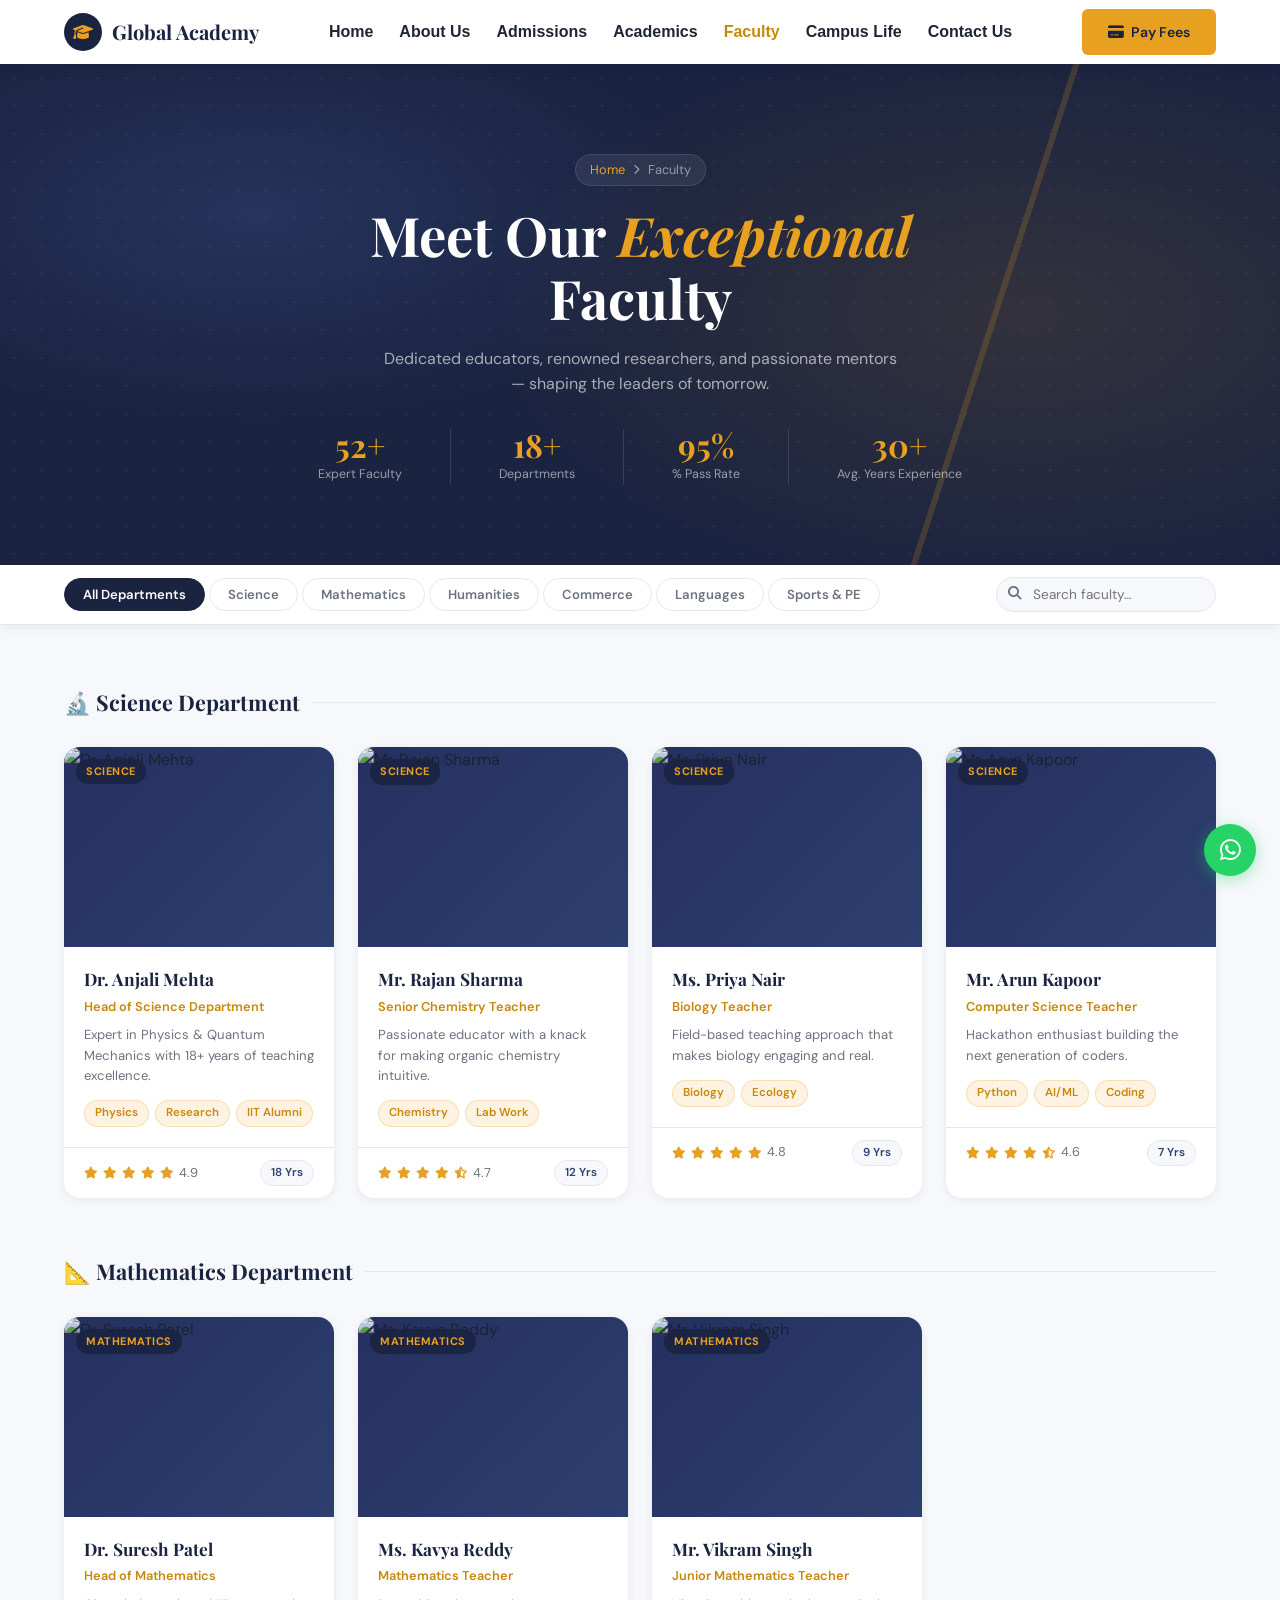
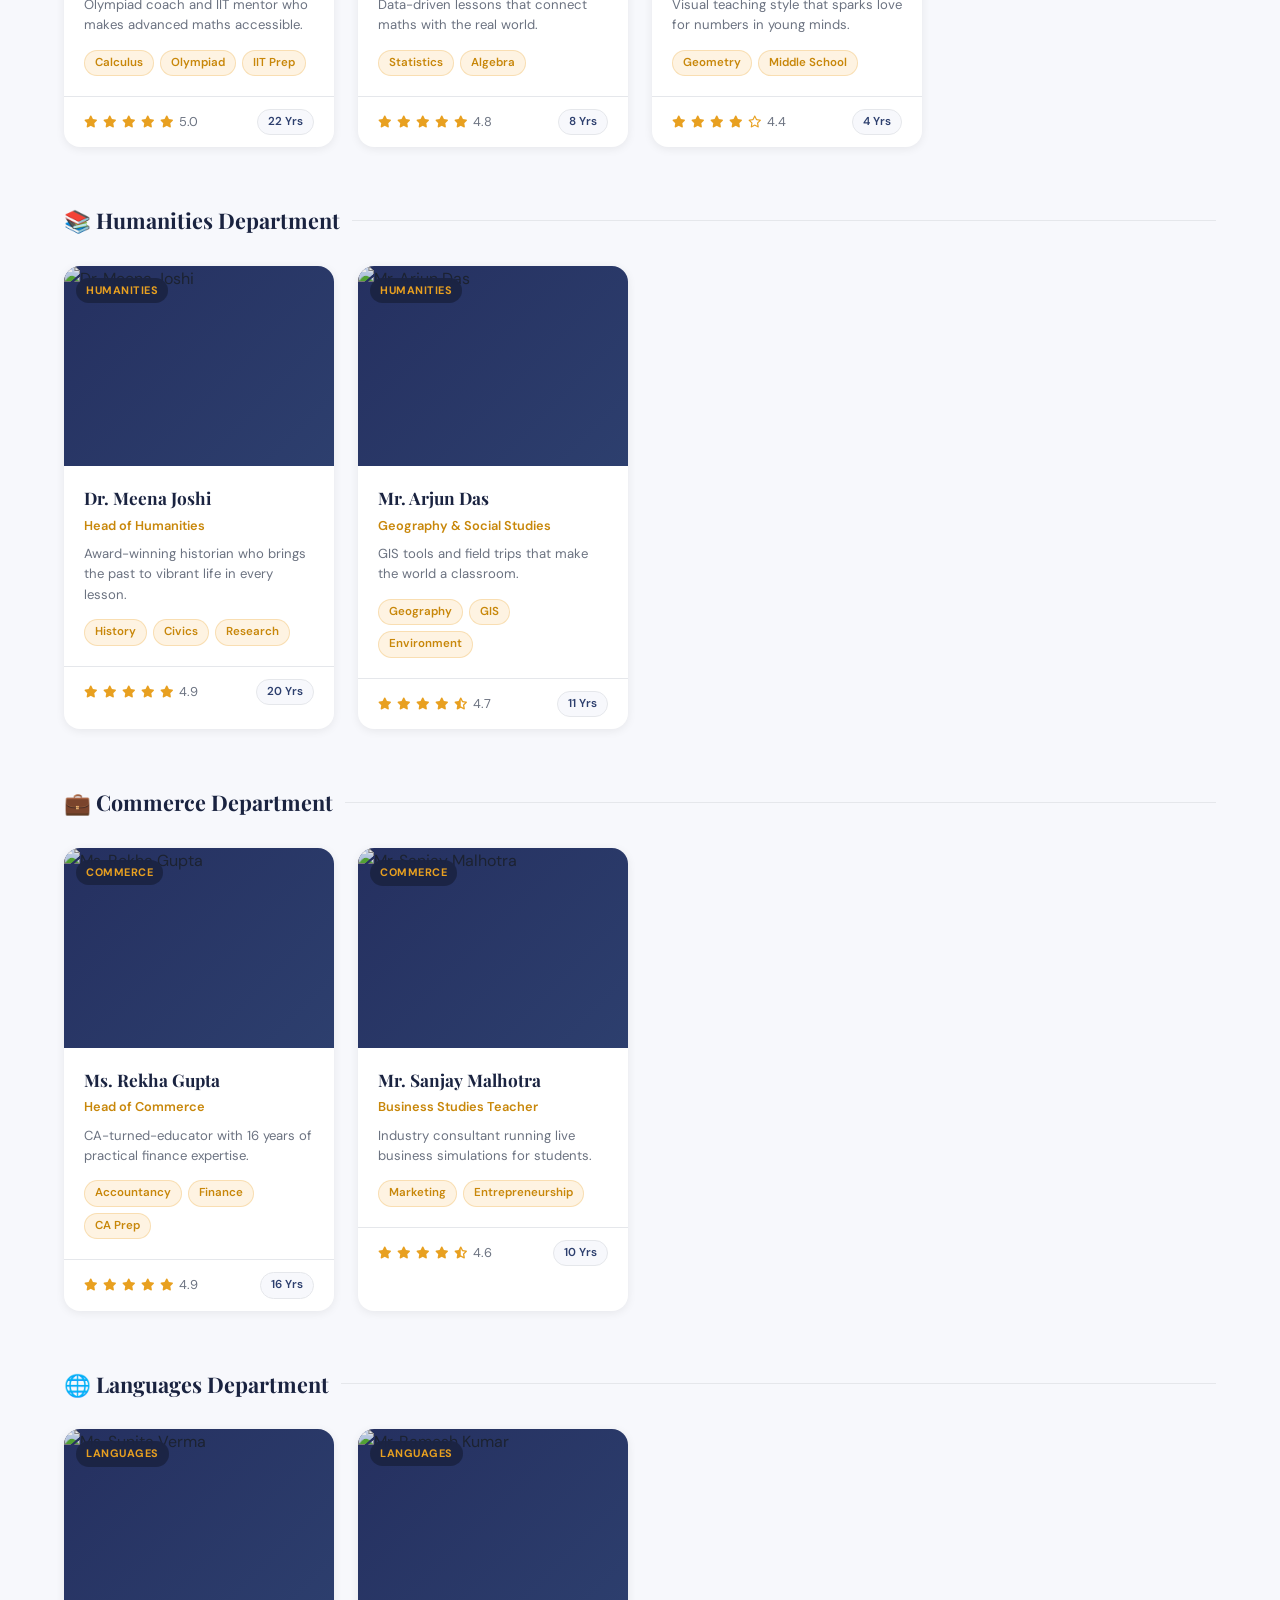
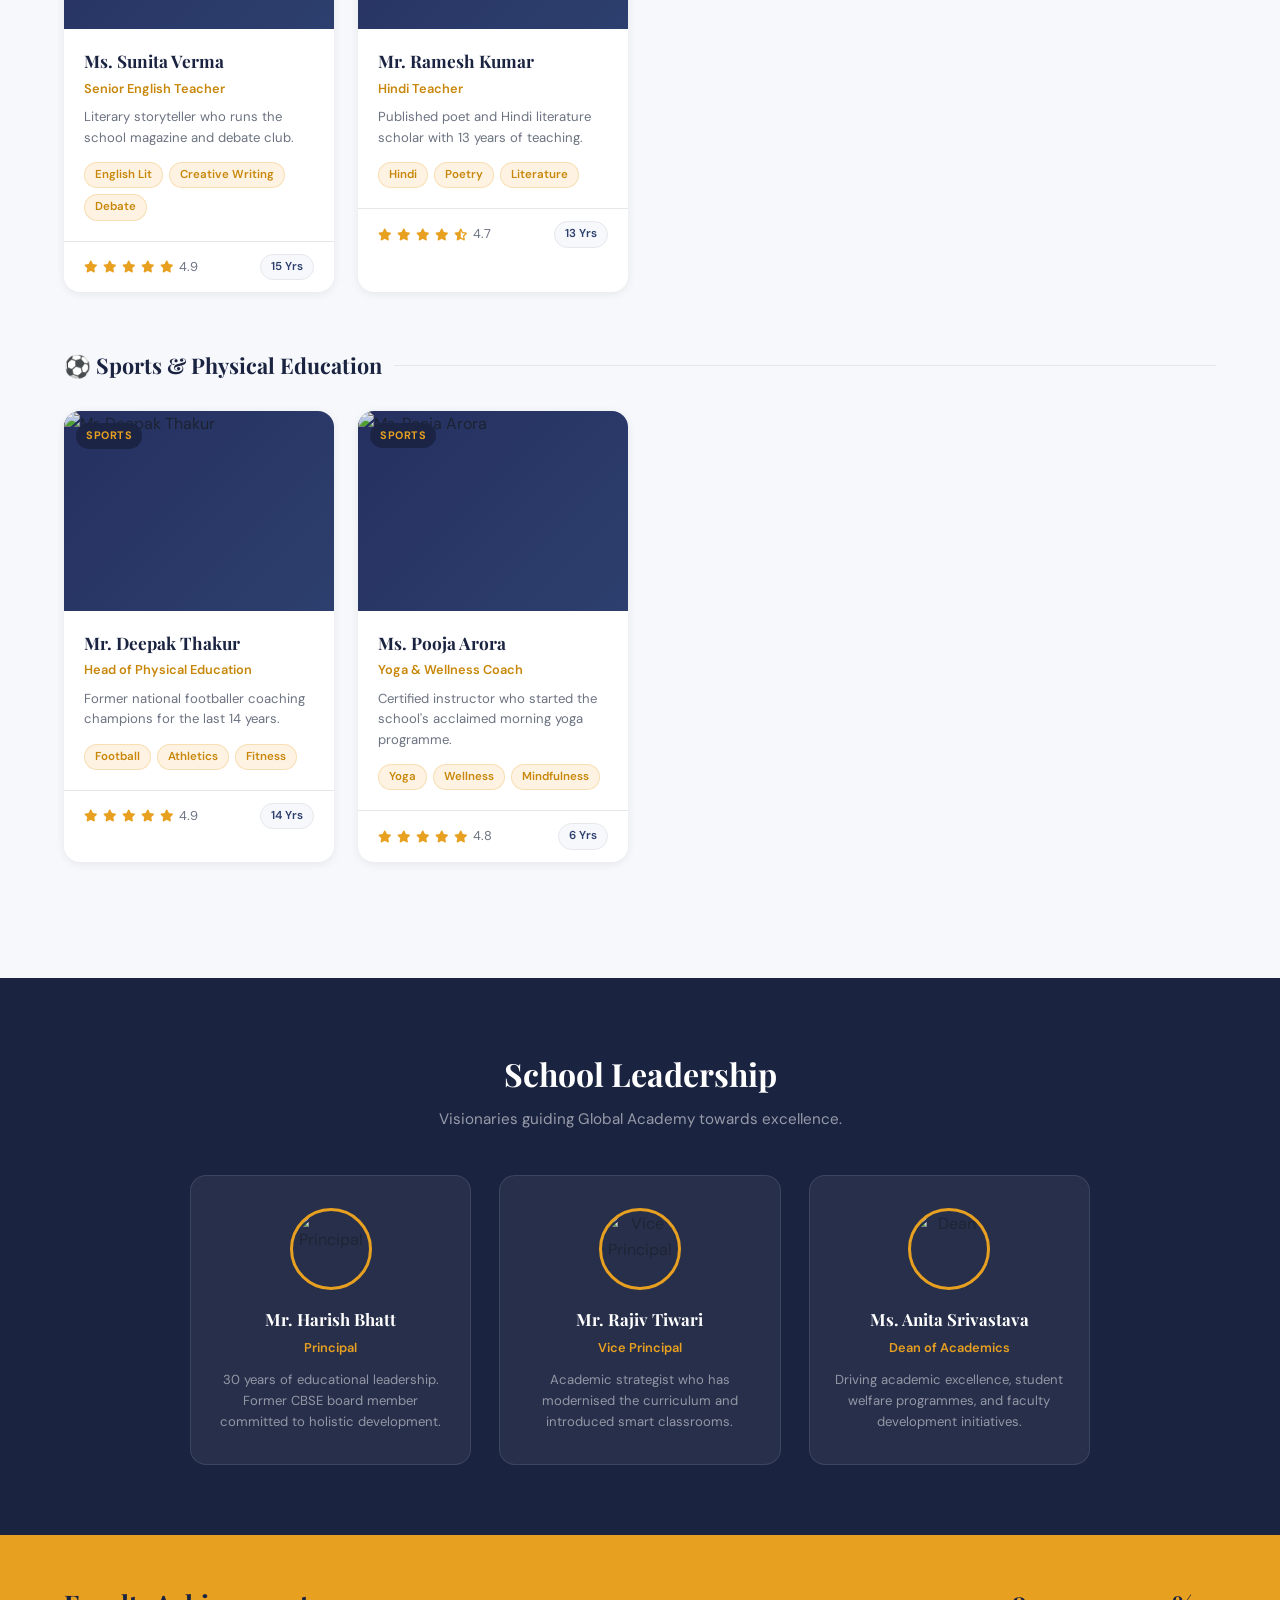
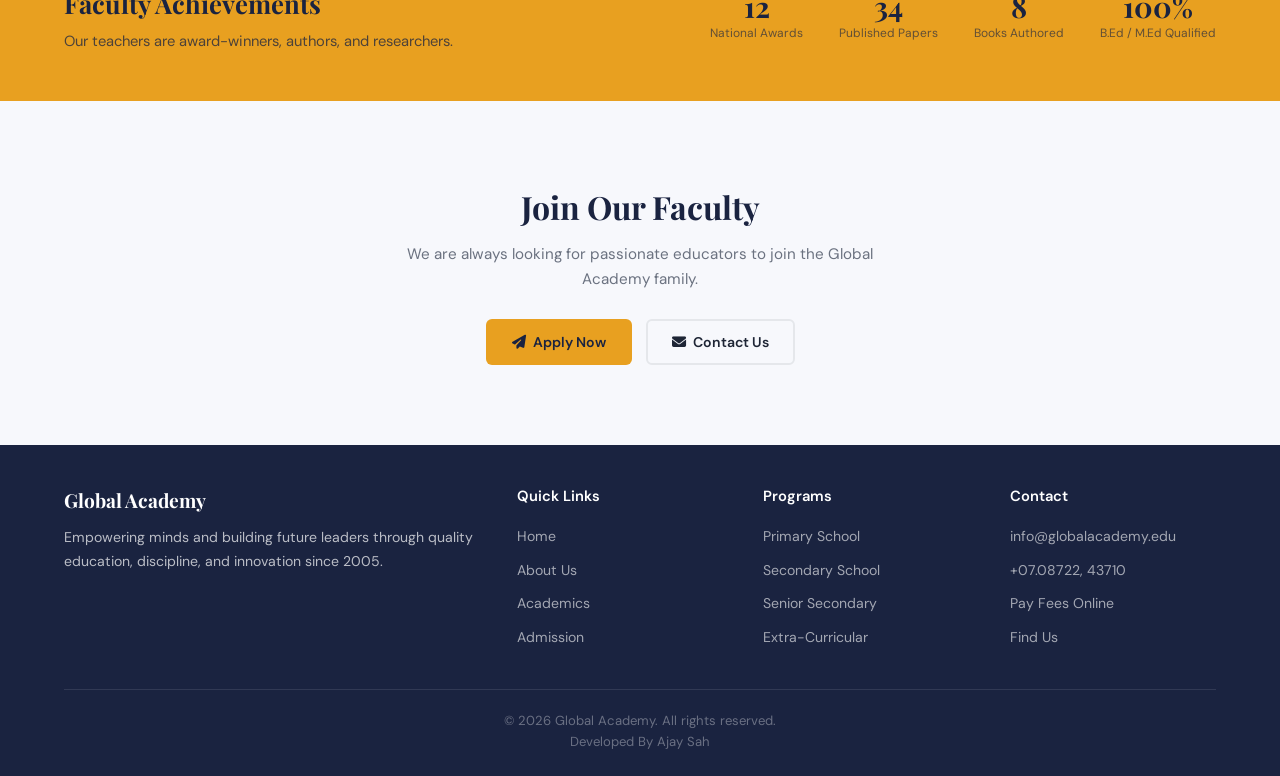
==== commit 1cbfb4fc: "Update faculty.html" ====
--- a/faculty.html
+++ b/faculty.html
@@ -1068,8 +1068,8 @@
   <h2>Join Our Faculty</h2>
   <p>We are always looking for passionate educators to join the Global Academy family.</p>
   <div class="cta-btns">
-    <a href="#" class="btn btn-gold"><i class="fas fa-paper-plane"></i> Apply Now</a>
-    <a href="global-academy.html#contact" class="btn btn-ghost"><i class="fas fa-envelope"></i> Contact Us</a>
+    <a href="faculty-apply.html" class="btn btn-gold"><i class="fas fa-paper-plane"></i> Apply Now</a>
+    <a href="index.html#contact" class="btn btn-ghost"><i class="fas fa-envelope"></i> Contact Us</a>
   </div>
 </section>
 
@@ -1080,14 +1080,16 @@
       <h3>Global Academy</h3>
       <p>Empowering minds and building future leaders through quality education, discipline, and innovation since 2005.</p>
     </div>
-    <div class="footer-col"><h4>Quick Links</h4><ul><li><a href="global-academy.html">Home</a></li><li><a href="global-academy.html#about">About Us</a></li><li><a href="global-academy.html#programs">Academics</a></li><li><a href="faculty.html">Faculty</a></li></ul></div>
+    <div class="footer-col"><h4>Quick Links</h4><ul><li><a href="index.html">Home</a></li><li><a href="index.html#about">About Us</a></li><li><a href="index.html#programs">Academics</a></li><li><a href="admission.html">Admission</a></li></ul></div>
     <div class="footer-col"><h4>Programs</h4><ul><li><a href="#">Primary School</a></li><li><a href="#">Secondary School</a></li><li><a href="#">Senior Secondary</a></li><li><a href="#">Extra-Curricular</a></li></ul></div>
-    <div class="footer-col"><h4>Contact</h4><ul><li><a href="#">info@globalacademy.edu</a></li><li><a href="#">+07.08722, 43710</a></li><li><a href="global-academy.html#fees">Pay Fees Online</a></li><li><a href="global-academy.html#contact">Find Us</a></li></ul></div>
+    <div class="footer-col"><h4>Contact</h4><ul><li><a href="#">info@globalacademy.edu</a></li><li><a href="#">+07.08722, 43710</a></li><li><a href="#">Pay Fees Online</a></li><li><a href="index.html#contact">Find Us</a></li></ul></div>
   </div>
-  <div class="footer-bottom">&copy; 2024 Global Academy. All rights reserved.</div>
+  <div class="footer-bottom">&copy; 2026 Global Academy. All rights reserved. <br>
+  <a href="https://ajiya06.github.io/ajay-portfolio/" target="_blank">Developed By Ajay Sah</a>
+  </div>
 </footer>
 
-<a href="https://wa.me/0708722437" class="whatsapp-fab" title="Chat on WhatsApp"><i class="fab fa-whatsapp"></i></a>
+<a href="https://wa.me/9508219026" class="whatsapp-fab" title="Chat on WhatsApp"><i class="fab fa-whatsapp"></i></a>
 
 <!-- FACULTY DETAIL MODAL -->
 <div class="modal-overlay" id="modalOverlay">
